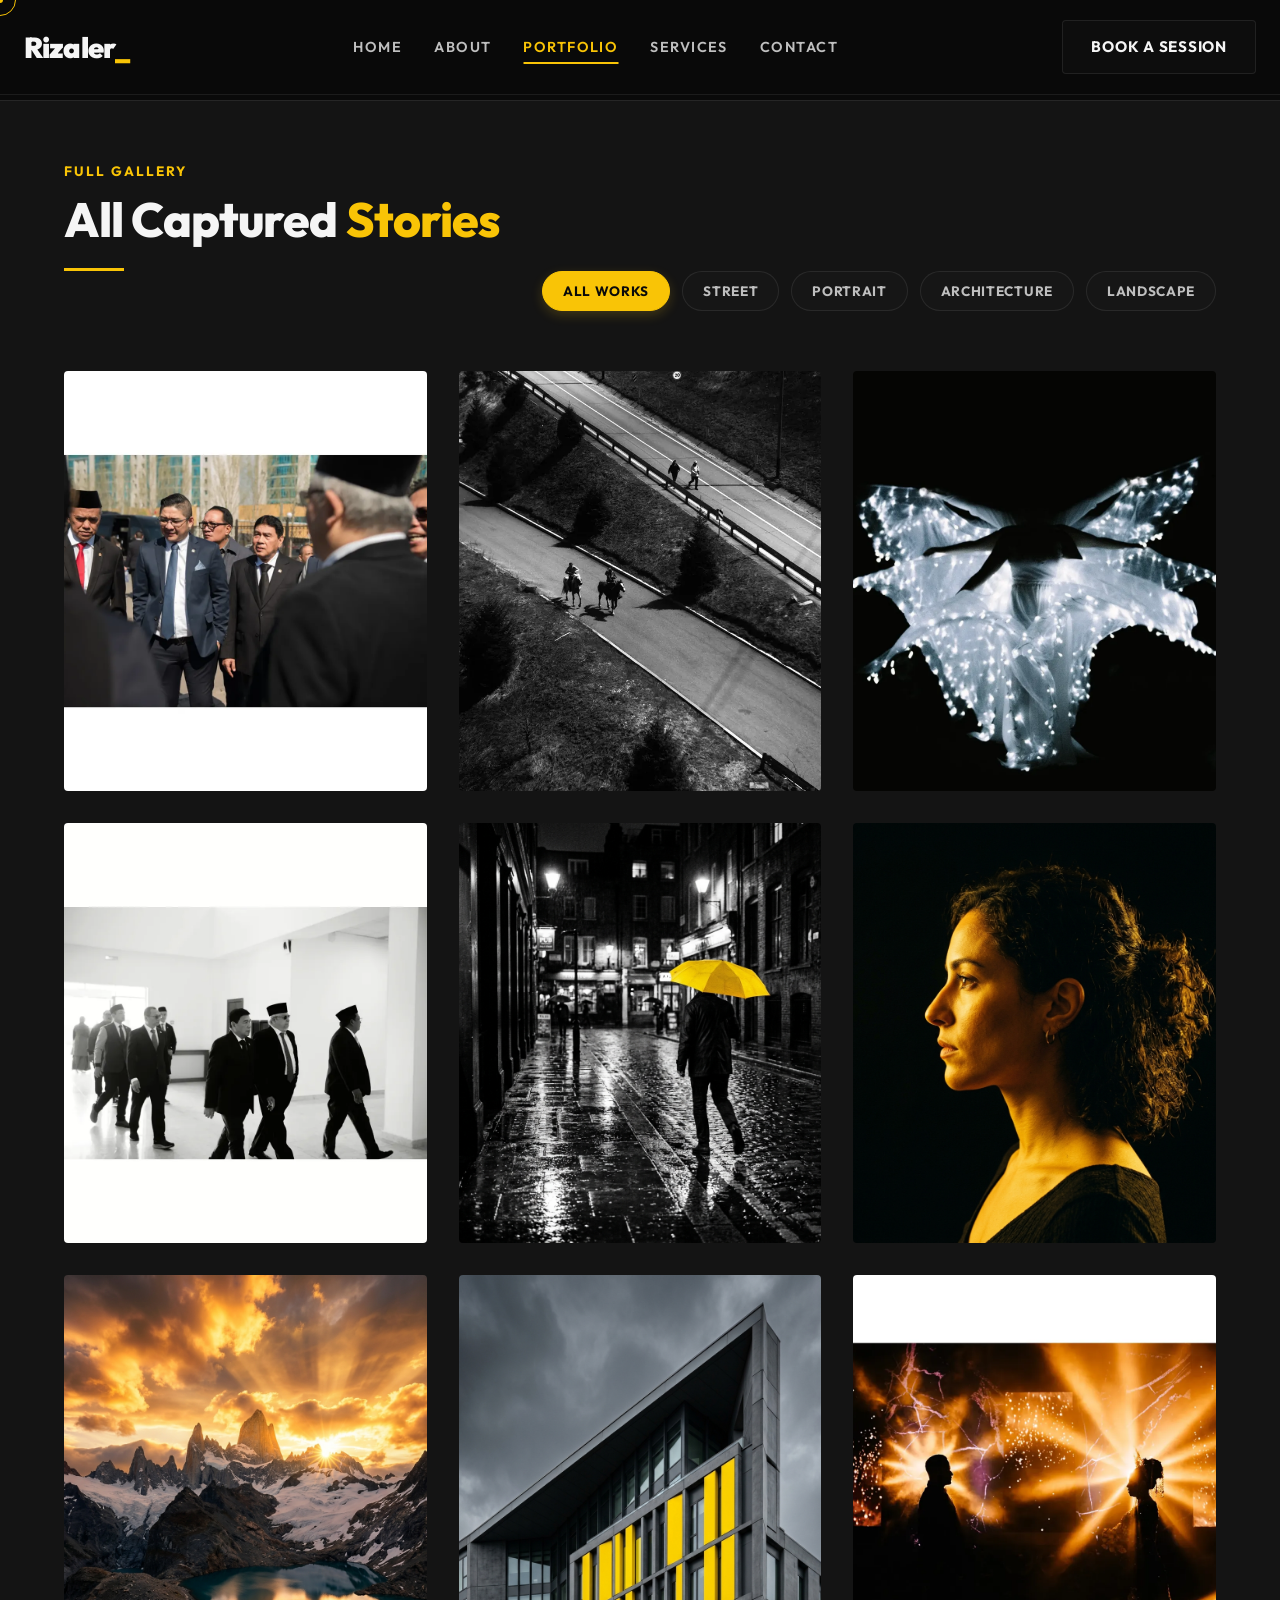
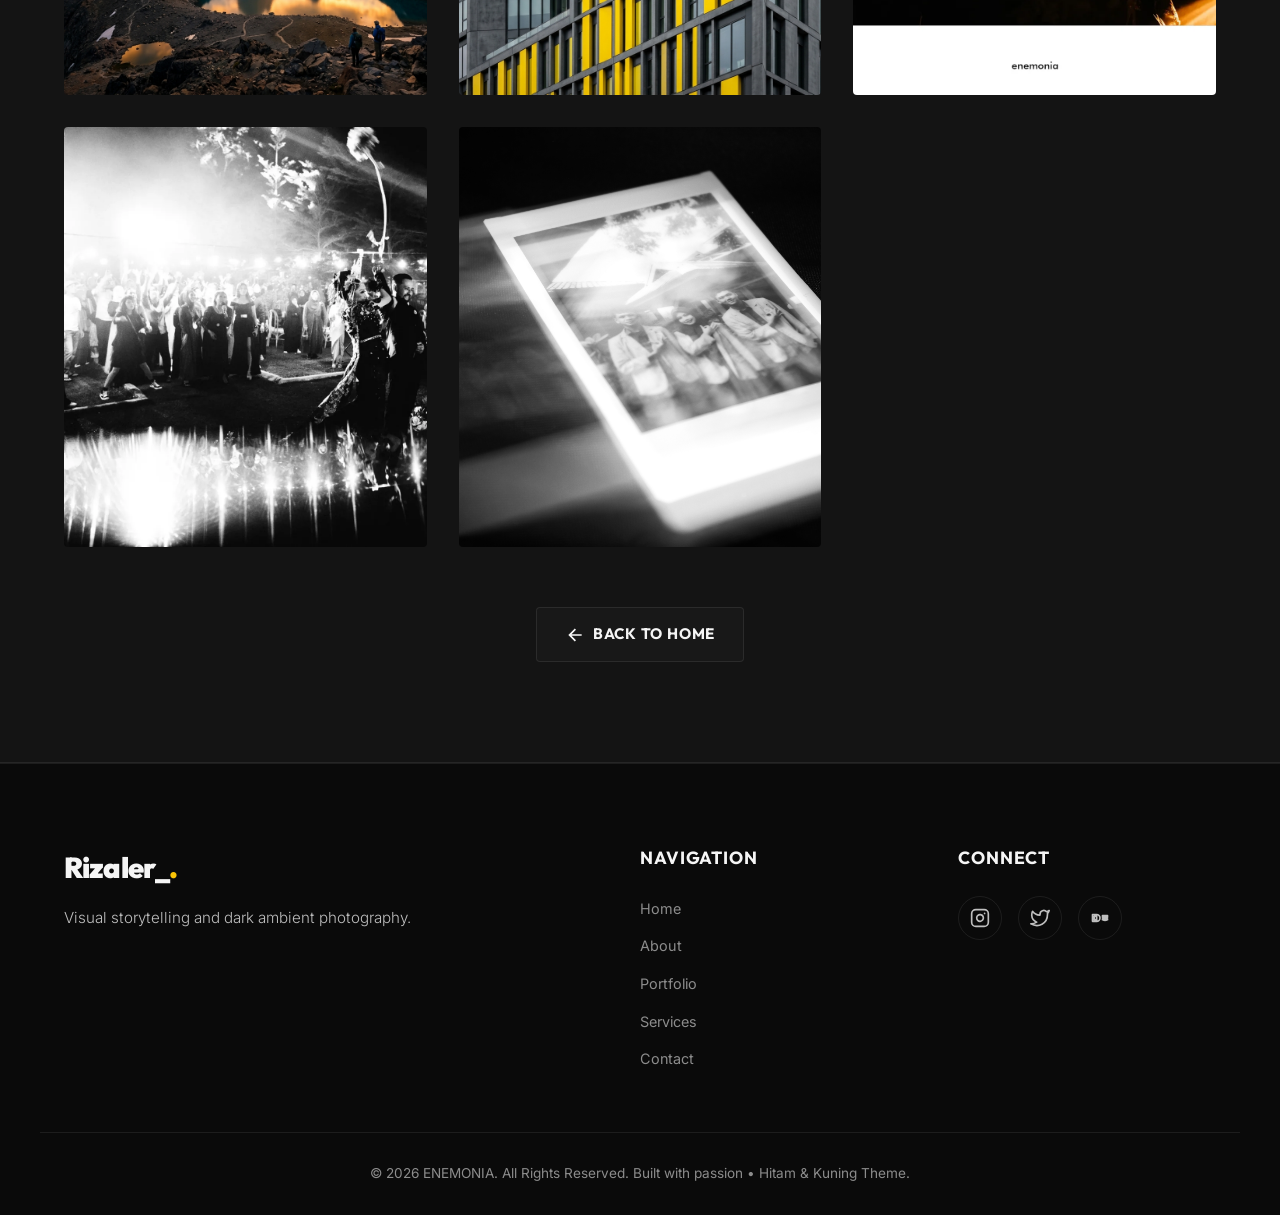
==== portfolio.html @ c28bd705 "tes" ====
<!DOCTYPE html>
<html lang="en">
<head>
    <meta charset="UTF-8">
    <meta name="viewport" content="width=device-width, initial-scale=1.0">
    <meta name="description" content="ANEMONIA - Full photography portfolio gallery. Browse street, portrait, landscape, and architectural captures.">
    <title>ANEMONIA | Full Portfolio Gallery</title>
    <!-- Google Fonts: Outfit for Headings, Inter for Body -->
    <link rel="preconnect" href="https://fonts.googleapis.com">
    <link rel="preconnect" href="https://fonts.gstatic.com" crossorigin>
    <link href="https://fonts.googleapis.com/css2?family=Inter:wght@300;400;500;600&family=Outfit:wght@400;600;700;800;900&display=swap" rel="stylesheet">
    <link rel="stylesheet" href="style.css">
</head>
<body class="subpage">

    <!-- Custom Cursor -->
    <div class="custom-cursor" id="customCursor"></div>
    <div class="custom-cursor-dot" id="customCursorDot"></div>

    <!-- Navigation Header -->
    <header class="main-header scrolled" id="mainHeader">
        <div class="header-container">
            <a href="index.html" class="logo" id="headerLogo">
                <span>Rizaler</span><span class="dot">_</span>
            </a>
            
            <nav class="nav-menu" id="navMenu">
                <ul>
                    <li><a href="index.html" class="nav-link" data-target="hero">Home</a></li>
                    <li><a href="index.html#about" class="nav-link" data-target="about">About</a></li>
                    <li><a href="portfolio.html" class="nav-link active">Portfolio</a></li>
                    <li><a href="index.html#services" class="nav-link" data-target="services">Services</a></li>
                    <li><a href="index.html#contact" class="nav-link" data-target="contact">Contact</a></li>
                </ul>
            </nav>

            <div class="header-actions">
                <a href="index.html#contact" class="btn btn-outline" id="navContactBtn">Book a Session</a>
                <button class="mobile-toggle" id="mobileToggle" aria-label="Toggle navigation menu">
                    <span class="bar"></span>
                    <span class="bar"></span>
                    <span class="bar"></span>
                </button>
            </div>
        </div>
    </header>

    <!-- Mobile Navigation Drawer -->
    <div class="mobile-drawer" id="mobileDrawer">
        <ul class="mobile-nav-links">
            <li><a href="index.html" class="mobile-link" data-target="hero">Home</a></li>
            <li><a href="index.html#about" class="mobile-link" data-target="about">About</a></li>
            <li><a href="portfolio.html" class="mobile-link active">Portfolio</a></li>
            <li><a href="index.html#services" class="mobile-link" data-target="services">Services</a></li>
            <li><a href="index.html#contact" class="mobile-link" data-target="contact">Contact</a></li>
        </ul>
        <a href="index.html#contact" class="btn btn-primary" id="mobileContactBtn">Book a Session</a>
    </div>

    <!-- Main Content -->
    <main style="padding-top: 100px;">
        
        <!-- Full Portfolio Section -->
        <section class="portfolio-section" id="portfolio">
            <div class="section-container" style="padding-top: 60px;">
                <div class="portfolio-header">
                    <div class="portfolio-headline">
                        <div class="section-tag">FULL GALLERY</div>
                        <h2 class="section-title">All Captured <span class="highlight">Stories</span></h2>
                        <div class="section-line"></div>
                    </div>
                    
                    <!-- Filters -->
                    <div class="portfolio-filters" id="galleryFilters">
                        <button class="filter-btn active" data-filter="all">All Works</button>
                        <button class="filter-btn" data-filter="street">Street</button>
                        <button class="filter-btn" data-filter="portrait">Portrait</button>
                        <button class="filter-btn" data-filter="architecture">Architecture</button>
                        <button class="filter-btn" data-filter="landscape">Landscape</button>
                    </div>
                </div>

                <!-- Gallery Grid -->
                <div class="gallery-grid" id="galleryGrid">
                    
                    <!-- Item 1 (Street) -->
                    <div class="gallery-item" data-category="street" data-title="The Yellow Shelter" data-desc="A solitary transit under heavy rains, exploring loneliness in urban spaces." data-img="assets/SaveInta.com_642409887_18573385729050422_5014645749876100969_n.jpg">
                        <div class="gallery-item-inner">
                            <img src="assets/SaveInta.com_642409887_18573385729050422_5014645749876100969_n.jpg" alt="Street Photography - Yellow Umbrella in Rain" class="gallery-img">
                            <div class="gallery-overlay">
                                <div class="gallery-meta">
                                    <span class="gallery-cat">Street Photography</span>
                                    <h3 class="gallery-item-title">The Yellow Shelter</h3>
                                </div>
                                <button class="gallery-view-btn" aria-label="View Image">
                                    <svg viewBox="0 0 24 24" width="24" height="24">
                                        <path fill="none" stroke="currentColor" stroke-width="2" stroke-linecap="round" stroke-linejoin="round" d="M15 3h6v6M9 21H3v-6M21 3l-7 7M3 21l7-7"/>
                                    </svg>
                                </button>
                            </div>
                        </div>
                    </div>

                    <!-- Item 2 (Architecture) -->
                    <div class="gallery-item" data-category="architecture" data-title="Geometric Angles" data-desc="Abstract building facets intersecting with shadows and negative gray space." data-img="assets/SaveInta.com_491897218_18505859203050422_598202441392675094_n.jpg">
                        <div class="gallery-item-inner">
                            <img src="assets/SaveInta.com_491897218_18505859203050422_598202441392675094_n.jpg" alt="Architecture - Minimalist Gold Panels" class="gallery-img">
                            <div class="gallery-overlay">
                                <div class="gallery-meta">
                                    <span class="gallery-cat">Architectural Art</span>
                                    <h3 class="gallery-item-title">Geometric Angles</h3>
                                </div>
                                <button class="gallery-view-btn" aria-label="View Image">
                                    <svg viewBox="0 0 24 24" width="24" height="24">
                                        <path fill="none" stroke="currentColor" stroke-width="2" stroke-linecap="round" stroke-linejoin="round" d="M15 3h6v6M9 21H3v-6M21 3l-7 7M3 21l7-7"/>
                                    </svg>
                                </button>
                            </div>
                        </div>
                    </div>

                    <!-- Item 3 (Portrait) -->
                    <div class="gallery-item" data-category="portrait" data-title="Chroma Silhouette" data-desc="Dramatic studio portrait detailing raw profiles lit with electric amber gel." data-img="assets/SaveInta.com_651024872_18073168289532205_8250579831134501729_n.jpg">
                        <div class="gallery-item-inner">
                            <img src="assets/SaveInta.com_651024872_18073168289532205_8250579831134501729_n.jpg" alt="Portrait - Amber Light" class="gallery-img">
                            <div class="gallery-overlay">
                                <div class="gallery-meta">
                                    <span class="gallery-cat">Fine Art Portrait</span>
                                    <h3 class="gallery-item-title">Chroma Silhouette</h3>
                                </div>
                                <button class="gallery-view-btn" aria-label="View Image">
                                    <svg viewBox="0 0 24 24" width="24" height="24">
                                        <path fill="none" stroke="currentColor" stroke-width="2" stroke-linecap="round" stroke-linejoin="round" d="M15 3h6v6M9 21H3v-6M21 3l-7 7M3 21l7-7"/>
                                    </svg>
                                </button>
                            </div>
                        </div>
                    </div>

                    <!-- Item 4 (Landscape) -->
                    <div class="gallery-item" data-category="landscape" data-title="Peak of Gold" data-desc="Dramatic landscape revealing a snow-capped peak crowned in sunset colors." data-img="assets/SaveInta.com_642992870_18573385756050422_5950057455984883665_n.jpg">
                        <div class="gallery-item-inner">
                            <img src="assets/SaveInta.com_642992870_18573385756050422_5950057455984883665_n.jpg" alt="Landscape - Golden Sunset Mountains" class="gallery-img">
                            <div class="gallery-overlay">
                                <div class="gallery-meta">
                                    <span class="gallery-cat">Landscape</span>
                                    <h3 class="gallery-item-title">Peak of Gold</h3>
                                </div>
                                <button class="gallery-view-btn" aria-label="View Image">
                                    <svg viewBox="0 0 24 24" width="24" height="24">
                                        <path fill="none" stroke="currentColor" stroke-width="2" stroke-linecap="round" stroke-linejoin="round" d="M15 3h6v6M9 21H3v-6M21 3l-7 7M3 21l7-7"/>
                                    </svg>
                                </button>
                            </div>
                        </div>
                    </div>

                    <!-- Item 5 (Street) -->
                    <div class="gallery-item" data-category="street" data-title="Urban Echoes" data-desc="Chasing geometry and shadows in the concrete alleys of the metropolis." data-img="assets/street_1.png">
                        <div class="gallery-item-inner">
                            <img src="assets/street_1.png" alt="Street - Urban Echoes" class="gallery-img">
                            <div class="gallery-overlay">
                                <div class="gallery-meta">
                                    <span class="gallery-cat">Street Photography</span>
                                    <h3 class="gallery-item-title">Urban Echoes</h3>
                                </div>
                                <button class="gallery-view-btn" aria-label="View Image">
                                    <svg viewBox="0 0 24 24" width="24" height="24">
                                        <path fill="none" stroke="currentColor" stroke-width="2" stroke-linecap="round" stroke-linejoin="round" d="M15 3h6v6M9 21H3v-6M21 3l-7 7M3 21l7-7"/>
                                    </svg>
                                </button>
                            </div>
                        </div>
                    </div>

                    <!-- Item 6 (Portrait) -->
                    <div class="gallery-item" data-category="portrait" data-title="Soul in Shadows" data-desc="Exploring character and intense mood through contrast and direct gaze." data-img="assets/portrait_1.png">
                        <div class="gallery-item-inner">
                            <img src="assets/portrait_1.png" alt="Portrait - Soul in Shadows" class="gallery-img">
                            <div class="gallery-overlay">
                                <div class="gallery-meta">
                                    <span class="gallery-cat">Fine Art Portrait</span>
                                    <h3 class="gallery-item-title">Soul in Shadows</h3>
                                </div>
                                <button class="gallery-view-btn" aria-label="View Image">
                                    <svg viewBox="0 0 24 24" width="24" height="24">
                                        <path fill="none" stroke="currentColor" stroke-width="2" stroke-linecap="round" stroke-linejoin="round" d="M15 3h6v6M9 21H3v-6M21 3l-7 7M3 21l7-7"/>
                                    </svg>
                                </button>
                            </div>
                        </div>
                    </div>

                    <!-- Item 7 (Landscape) -->
                    <div class="gallery-item" data-category="landscape" data-title="Mist and Peaks" data-desc="Ethereal morning haze blanketing the valleys, highlighting mountain ridges." data-img="assets/landscape_1.png">
                        <div class="gallery-item-inner">
                            <img src="assets/landscape_1.png" alt="Landscape - Mist and Peaks" class="gallery-img">
                            <div class="gallery-overlay">
                                <div class="gallery-meta">
                                    <span class="gallery-cat">Landscape</span>
                                    <h3 class="gallery-item-title">Mist and Peaks</h3>
                                </div>
                                <button class="gallery-view-btn" aria-label="View Image">
                                    <svg viewBox="0 0 24 24" width="24" height="24">
                                        <path fill="none" stroke="currentColor" stroke-width="2" stroke-linecap="round" stroke-linejoin="round" d="M15 3h6v6M9 21H3v-6M21 3l-7 7M3 21l7-7"/>
                                    </svg>
                                </button>
                            </div>
                        </div>
                    </div>

                    <!-- Item 8 (Architecture) -->
                    <div class="gallery-item" data-category="architecture" data-title="Monolithic Forms" data-desc="Sleek lines and modern concrete structures interacting with clear blue skies." data-img="assets/architecture_1.png">
                        <div class="gallery-item-inner">
                            <img src="assets/architecture_1.png" alt="Architecture - Monolithic Forms" class="gallery-img">
                            <div class="gallery-overlay">
                                <div class="gallery-meta">
                                    <span class="gallery-cat">Architectural Art</span>
                                    <h3 class="gallery-item-title">Monolithic Forms</h3>
                                </div>
                                <button class="gallery-view-btn" aria-label="View Image">
                                    <svg viewBox="0 0 24 24" width="24" height="24">
                                        <path fill="none" stroke="currentColor" stroke-width="2" stroke-linecap="round" stroke-linejoin="round" d="M15 3h6v6M9 21H3v-6M21 3l-7 7M3 21l7-7"/>
                                    </svg>
                                </button>
                            </div>
                        </div>
                    </div>

                    <!-- Item 9 (Street) -->
                    <div class="gallery-item" data-category="street" data-title="Neon Rain" data-desc="Vivid reflections on wet streets at midnight under neon signs." data-img="assets/SaveInta.com_655648254_18108468529828843_2491939195543608637_n.jpg">
                        <div class="gallery-item-inner">
                            <img src="assets/SaveInta.com_655648254_18108468529828843_2491939195543608637_n.jpg" alt="Street - Neon Rain" class="gallery-img">
                            <div class="gallery-overlay">
                                <div class="gallery-meta">
                                    <span class="gallery-cat">Street Photography</span>
                                    <h3 class="gallery-item-title">Neon Rain</h3>
                                </div>
                                <button class="gallery-view-btn" aria-label="View Image">
                                    <svg viewBox="0 0 24 24" width="24" height="24">
                                        <path fill="none" stroke="currentColor" stroke-width="2" stroke-linecap="round" stroke-linejoin="round" d="M15 3h6v6M9 21H3v-6M21 3l-7 7M3 21l7-7"/>
                                    </svg>
                                </button>
                            </div>
                        </div>
                    </div>

                    <!-- Item 10 (Portrait) -->
                    <div class="gallery-item" data-category="portrait" data-title="Golden Hour Gaze" data-desc="Warm sunset light catching details of a contemplative look." data-img="assets/SaveInta.com_656171383_18184179397369771_4387426123439447200_n.jpg">
                        <div class="gallery-item-inner">
                            <img src="assets/SaveInta.com_656171383_18184179397369771_4387426123439447200_n.jpg" alt="Portrait - Golden Hour Gaze" class="gallery-img">
                            <div class="gallery-overlay">
                                <div class="gallery-meta">
                                    <span class="gallery-cat">Fine Art Portrait</span>
                                    <h3 class="gallery-item-title">Golden Hour Gaze</h3>
                                </div>
                                <button class="gallery-view-btn" aria-label="View Image">
                                    <svg viewBox="0 0 24 24" width="24" height="24">
                                        <path fill="none" stroke="currentColor" stroke-width="2" stroke-linecap="round" stroke-linejoin="round" d="M15 3h6v6M9 21H3v-6M21 3l-7 7M3 21l7-7"/>
                                    </svg>
                                </button>
                            </div>
                        </div>
                    </div>

                    <!-- Item 11 (Landscape) -->
                    <div class="gallery-item" data-category="landscape" data-title="Wild Horizon" data-desc="Rugged nature at its finest, where mountains meet dramatic storm clouds." data-img="assets/20000101-IMG_7051.jpg">
                        <div class="gallery-item-inner">
                            <img src="assets/20000101-IMG_7051.jpg" alt="Landscape - Wild Horizon" class="gallery-img">
                            <div class="gallery-overlay">
                                <div class="gallery-meta">
                                    <span class="gallery-cat">Landscape</span>
                                    <h3 class="gallery-item-title">Wild Horizon</h3>
                                </div>
                                <button class="gallery-view-btn" aria-label="View Image">
                                    <svg viewBox="0 0 24 24" width="24" height="24">
                                        <path fill="none" stroke="currentColor" stroke-width="2" stroke-linecap="round" stroke-linejoin="round" d="M15 3h6v6M9 21H3v-6M21 3l-7 7M3 21l7-7"/>
                                    </svg>
                                </button>
                            </div>
                        </div>
                    </div>

                </div>

                <!-- Back to Home Button -->
                <div class="portfolio-action" style="margin-top: 60px; text-align: center;">
                    <a href="index.html" class="btn btn-outline">
                        <svg viewBox="0 0 24 24" width="20" height="20" style="margin-right: 8px; transform: rotate(180deg);">
                            <path fill="currentColor" d="M16.172 11l-5.364-5.364 1.414-1.414L20 12l-7.778 7.778-1.414-1.414L16.172 13H4v-2z"/>
                        </svg>
                        Back to Home
                    </a>
                </div>
            </div>
        </section>

    </main>

    <!-- Footer -->
    <footer class="main-footer">
        <div class="footer-container">
            <div class="footer-brand">
                <a href="index.html" class="logo"><span>Rizaler_</span><span class="dot">.</span></a>
                <p class="footer-tagline">Visual storytelling and dark ambient photography.</p>
            </div>
            
            <div class="footer-links">
                <h4 class="footer-title">Navigation</h4>
                <ul>
                    <li><a href="index.html" class="footer-link">Home</a></li>
                    <li><a href="index.html#about" class="footer-link">About</a></li>
                    <li><a href="portfolio.html" class="footer-link">Portfolio</a></li>
                    <li><a href="index.html#services" class="footer-link">Services</a></li>
                    <li><a href="index.html#contact" class="footer-link">Contact</a></li>
                </ul>
            </div>

            <div class="footer-socials">
                <h4 class="footer-title">Connect</h4>
                <div class="social-icons">
                    <a href="https://instagram.com" target="_blank" rel="noopener noreferrer" class="social-icon" aria-label="Instagram">
                        <svg viewBox="0 0 24 24" width="20" height="20" fill="none" stroke="currentColor" stroke-width="2" stroke-linecap="round" stroke-linejoin="round">
                            <rect x="2" y="2" width="20" height="20" rx="5" ry="5"/>
                            <path d="M16 11.37A4 4 0 1 1 12.63 8 4 4 0 0 1 16 11.37z"/>
                            <line x1="17.5" y1="6.5" x2="17.51" y2="6.5"/>
                        </svg>
                    </a>
                    <a href="https://twitter.com" target="_blank" rel="noopener noreferrer" class="social-icon" aria-label="Twitter">
                        <svg viewBox="0 0 24 24" width="20" height="20" fill="none" stroke="currentColor" stroke-width="2" stroke-linecap="round" stroke-linejoin="round">
                            <path d="M23 3a10.9 10.9 0 0 1-3.14 1.53 4.48 4.48 0 0 0-7.86 3v1A10.66 10.66 0 0 1 3 4s-4 9 5 13a11.64 11.64 0 0 1-7 2c9 5 20 0 20-11.5a4.5 4.5 0 0 0-.08-.83A7.72 7.72 0 0 0 23 3z"/>
                        </svg>
                    </a>
                    <a href="https://behance.net" target="_blank" rel="noopener noreferrer" class="social-icon" aria-label="Behance">
                        <svg viewBox="0 0 24 24" width="20" height="20" fill="none" stroke="currentColor" stroke-width="2" stroke-linecap="round" stroke-linejoin="round">
                            <path d="M12 12a4 4 0 0 0-4-4H3v8h5a4 4 0 0 0 4-4zM8 10v4H5v-4h3zM21 9h-6v2h6V9zM21 13h-6v1h6v-1z"/>
                            <path d="M12 12c0 2.2 1.8 4 4 4h2a4 4 0 0 0 4-4h-10z" opacity="0"/>
                            <circle cx="18" cy="13" r="2"/>
                        </svg>
                    </a>
                </div>
            </div>
        </div>
        
        <div class="footer-bottom">
            <p>&copy; 2026 ENEMONIA. All Rights Reserved. Built with passion &bull; Hitam & Kuning Theme.</p>
        </div>
    </footer>

    <!-- Lightbox Modal -->
    <div class="lightbox-modal" id="lightboxModal">
        <button class="lightbox-close" id="lightboxClose" aria-label="Close lightbox">
            <svg viewBox="0 0 24 24" width="24" height="24">
                <line x1="18" y1="6" x2="6" y2="18" stroke="currentColor" stroke-width="2" stroke-linecap="round"/>
                <line x1="6" y1="6" x2="18" y2="18" stroke="currentColor" stroke-width="2" stroke-linecap="round"/>
            </svg>
        </button>

        <button class="lightbox-prev" id="lightboxPrev" aria-label="Previous image">
            <svg viewBox="0 0 24 24" width="24" height="24">
                <polyline points="15 18 9 12 15 6" fill="none" stroke="currentColor" stroke-width="2" stroke-linecap="round" stroke-linejoin="round"/>
            </svg>
        </button>

        <div class="lightbox-content">
            <img src="" alt="" class="lightbox-img" id="lightboxImg">
            <div class="lightbox-details">
                <span class="lightbox-category" id="lightboxCat">Category</span>
                <h4 class="lightbox-title" id="lightboxTitle">Title</h4>
                <p class="lightbox-desc" id="lightboxDesc">Description</p>
            </div>
        </div>

        <button class="lightbox-next" id="lightboxNext" aria-label="Next image">
            <svg viewBox="0 0 24 24" width="24" height="24">
                <polyline points="9 18 15 12 9 6" fill="none" stroke="currentColor" stroke-width="2" stroke-linecap="round" stroke-linejoin="round"/>
            </svg>
        </button>
    </div>

    <script src="app.js"></script>
</body>
</html>
---- style.css ----
/* ==========================================================================
   DESIGN SYSTEM & VARIABLES
   ========================================================================== */
:root {
    /* Color Palette (Hitam & Kuning) */
    --bg-primary: hsl(0, 0%, 4%);       /* Rich charcoal black */
    --bg-secondary: hsl(0, 0%, 8%);     /* Card dark gray */
    --bg-tertiary: hsl(0, 0%, 12%);     /* Hover/Focus dark gray */
    
    --color-yellow: hsl(47, 95%, 50%);  /* Vibrant Gold-Yellow (#f5c518) */
    --color-yellow-hover: hsl(47, 95%, 42%);
    --color-yellow-glow: rgba(245, 197, 24, 0.15);
    
    --text-primary: hsl(0, 0%, 96%);    /* Off-white */
    --text-secondary: hsl(0, 0%, 75%);  /* Mid silver */
    --text-muted: hsl(0, 0%, 55%);      /* Dark silver */
    
    --border-color: rgba(255, 255, 255, 0.08);
    --border-yellow-glow: rgba(245, 197, 24, 0.3);
    
    /* Typography */
    --font-title: 'Outfit', -apple-system, BlinkMacSystemFont, sans-serif;
    --font-body: 'Inter', -apple-system, BlinkMacSystemFont, sans-serif;
    
    /* Animation Transitions */
    --transition-smooth: all 0.6s cubic-bezier(0.16, 1, 0.3, 1);
    --transition-fast: all 0.25s ease;
    --transition-card: all 0.4s cubic-bezier(0.25, 0.8, 0.25, 1);
}

/* ==========================================================================
   BASE STYLES & RESET
   ========================================================================== */
*, *::before, *::after {
    box-sizing: border-box;
    margin: 0;
    padding: 0;
}

html {
    scroll-behavior: smooth;
    font-size: 16px;
    background-color: var(--bg-primary);
    color: var(--text-primary);
    overflow-x: hidden;
}

body {
    font-family: var(--font-body);
    font-weight: 400;
    line-height: 1.6;
    overflow-x: hidden;
    -webkit-font-smoothing: antialiased;
}

body.no-scroll {
    overflow: hidden;
}

img {
    max-width: 100%;
    height: auto;
    display: block;
}

a {
    color: inherit;
    text-decoration: none;
    transition: var(--transition-fast);
}

button, input, textarea, select {
    font-family: inherit;
    background: none;
    border: none;
    outline: none;
}

li {
    list-style: none;
}

/* Custom Scrollbar */
::-webkit-scrollbar {
    width: 8px;
}

::-webkit-scrollbar-track {
    background: var(--bg-primary);
}

::-webkit-scrollbar-thumb {
    background: var(--bg-tertiary);
    border-radius: 4px;
    border: 2px solid var(--bg-primary);
}

::-webkit-scrollbar-thumb:hover {
    background: var(--color-yellow);
}

/* Custom Selection Color */
::selection {
    background-color: var(--color-yellow);
    color: var(--bg-primary);
}

/* ==========================================================================
   CUSTOM CURSOR (PREMIUM INTERACTIVE TOUCH)
   ========================================================================== */
.custom-cursor {
    width: 32px;
    height: 32px;
    border: 1px solid var(--color-yellow);
    border-radius: 50%;
    position: fixed;
    transform: translate(-50%, -50%);
    pointer-events: none;
    z-index: 9999;
    transition: width 0.3s ease, height 0.3s ease, background-color 0.3s ease;
}

.custom-cursor-dot {
    width: 6px;
    height: 6px;
    background-color: var(--color-yellow);
    border-radius: 50%;
    position: fixed;
    transform: translate(-50%, -50%);
    pointer-events: none;
    z-index: 10000;
}

/* Cursor Hover States */
.custom-cursor.hover {
    width: 50px;
    height: 50px;
    background-color: var(--color-yellow-glow);
    border-color: var(--color-yellow);
}

/* Hide custom cursor on mobile touch screens */
@media (max-width: 1024px) {
    .custom-cursor, .custom-cursor-dot {
        display: none;
    }
}

/* ==========================================================================
   UTILITY & BUTTON COMPONENTS
   ========================================================================== */
.section-container {
    max-width: 1200px;
    margin: 0 auto;
    padding: 100px 24px;
    position: relative;
    z-index: 3;
}

.section-tag {
    font-family: var(--font-title);
    font-size: 0.85rem;
    font-weight: 700;
    color: var(--color-yellow);
    letter-spacing: 0.15em;
    margin-bottom: 8px;
    text-transform: uppercase;
}

.section-title {
    font-family: var(--font-title);
    font-size: clamp(2rem, 4vw, 3rem);
    font-weight: 800;
    line-height: 1.2;
    letter-spacing: -0.02em;
}

.section-line {
    width: 60px;
    height: 3px;
    background-color: var(--color-yellow);
    margin: 20px 0 40px 0;
}

.section-line.center {
    margin: 20px auto 40px auto;
}

.highlight {
    color: var(--color-yellow);
}

.outline-text {
    color: transparent;
    -webkit-text-stroke: 1.5px var(--text-primary);
}

/* Button Layouts */
.btn {
    display: inline-flex;
    align-items: center;
    justify-content: center;
    padding: 14px 28px;
    font-family: var(--font-title);
    font-size: 0.95rem;
    font-weight: 700;
    text-transform: uppercase;
    letter-spacing: 0.05em;
    border-radius: 4px;
    cursor: pointer;
    position: relative;
    overflow: hidden;
    transition: var(--transition-fast);
}

.btn-primary {
    background-color: var(--color-yellow);
    color: var(--bg-primary);
    box-shadow: 0 4px 15px rgba(245, 197, 24, 0.2);
}

.btn-primary::before {
    content: '';
    position: absolute;
    top: 0;
    left: -100%;
    width: 100%;
    height: 100%;
    background: linear-gradient(120deg, transparent, rgba(255, 255, 255, 0.4), transparent);
    transition: all 0.6s ease;
}

.btn-primary:hover {
    background-color: var(--color-yellow-hover);
    transform: translateY(-2px);
    box-shadow: 0 6px 20px rgba(245, 197, 24, 0.35);
}

.btn-primary:hover::before {
    left: 100%;
}

.btn-outline {
    border: 1px solid var(--border-color);
    color: var(--text-primary);
    background-color: rgba(255, 255, 255, 0.02);
}

.btn-outline:hover {
    border-color: var(--color-yellow);
    color: var(--color-yellow);
    background-color: var(--color-yellow-glow);
}

.btn-link {
    color: var(--text-primary);
    font-size: 1rem;
    padding: 10px 0;
    border-bottom: 2px solid var(--color-yellow);
    border-radius: 0;
}

.btn-link .arrow-icon {
    margin-left: 8px;
    transition: transform 0.3s ease;
}

.btn-link:hover {
    color: var(--color-yellow);
}

.btn-link:hover .arrow-icon {
    transform: translateX(6px);
}

.btn-block {
    display: flex;
    width: 100%;
}

/* ==========================================================================
   NAVIGATION HEADER
   ========================================================================== */
.main-header {
    position: fixed;
    top: 0;
    left: 0;
    width: 100%;
    z-index: 100;
    background-color: rgba(10, 10, 10, 0.75);
    backdrop-filter: blur(12px);
    -webkit-backdrop-filter: blur(12px);
    border-bottom: 1px solid var(--border-color);
    transition: var(--transition-fast);
}

.main-header.scrolled {
    background-color: rgba(6, 6, 6, 0.9);
    padding: 5px 0;
    box-shadow: 0 4px 30px rgba(0, 0, 0, 0.5);
    border-bottom-color: rgba(245, 197, 24, 0.2);
}

.header-container {
    max-width: 1300px;
    margin: 0 auto;
    padding: 20px 24px;
    display: flex;
    align-items: center;
    justify-content: space-between;
}

.logo {
    font-family: var(--font-title);
    font-size: 1.8rem;
    font-weight: 900;
    letter-spacing: -0.03em;
    color: var(--text-primary);
}

.logo .dot {
    color: var(--color-yellow);
}

.nav-menu ul {
    display: flex;
    gap: 32px;
}

.nav-link {
    font-family: var(--font-title);
    font-size: 0.9rem;
    font-weight: 600;
    text-transform: uppercase;
    letter-spacing: 0.1em;
    color: var(--text-secondary);
    padding: 8px 0;
    position: relative;
}

.nav-link::after {
    content: '';
    position: absolute;
    bottom: 0;
    left: 50%;
    width: 0;
    height: 2px;
    background-color: var(--color-yellow);
    transition: var(--transition-fast);
    transform: translateX(-50%);
}

.nav-link:hover, .nav-link.active {
    color: var(--color-yellow);
}

.nav-link:hover::after, .nav-link.active::after {
    width: 100%;
}

.header-actions {
    display: flex;
    align-items: center;
    gap: 16px;
}

.mobile-toggle {
    display: none;
    flex-direction: column;
    justify-content: space-between;
    width: 26px;
    height: 18px;
    cursor: pointer;
}

.mobile-toggle .bar {
    width: 100%;
    height: 2px;
    background-color: var(--text-primary);
    transition: var(--transition-fast);
}

/* Header Action Animations */
.mobile-toggle.active .bar:nth-child(1) {
    transform: translateY(8px) rotate(45deg);
    background-color: var(--color-yellow);
}
.mobile-toggle.active .bar:nth-child(2) {
    opacity: 0;
}
.mobile-toggle.active .bar:nth-child(3) {
    transform: translateY(-8px) rotate(-45deg);
    background-color: var(--color-yellow);
}

/* ==========================================================================
   MOBILE NAVIGATION DRAWER
   ========================================================================== */
.mobile-drawer {
    position: fixed;
    top: 0;
    right: -100%;
    width: 80%;
    max-width: 400px;
    height: 100vh;
    background-color: rgba(10, 10, 10, 0.98);
    backdrop-filter: blur(20px);
    -webkit-backdrop-filter: blur(20px);
    z-index: 99;
    padding: 120px 40px 60px 40px;
    display: flex;
    flex-direction: column;
    justify-content: space-between;
    transition: right 0.5s cubic-bezier(0.77, 0, 0.175, 1);
    border-left: 1px solid var(--border-color);
}

.mobile-drawer.active {
    right: 0;
}

.mobile-nav-links {
    display: flex;
    flex-direction: column;
    gap: 28px;
}

.mobile-link {
    font-family: var(--font-title);
    font-size: 1.5rem;
    font-weight: 700;
    text-transform: uppercase;
    letter-spacing: 0.05em;
    color: var(--text-secondary);
}

.mobile-link:hover, .mobile-link.active {
    color: var(--color-yellow);
    padding-left: 10px;
}

/* ==========================================================================
   HERO SECTION
   ========================================================================== */
.hero-section {
    position: relative;
    height: 100vh;
    width: 100%;
    display: flex;
    align-items: center;
    justify-content: center;
    overflow: hidden;
    z-index: 5;
}

.hero-bg-container {
    position: absolute;
    top: 0;
    left: 0;
    width: 100%;
    height: 100%;
    z-index: 1;
    -webkit-mask-image: linear-gradient(to bottom, rgba(0,0,0,1) 40%, rgba(0,0,0,0.85) 60%, rgba(0,0,0,0.4) 80%, rgba(0,0,0,0) 100%);
    mask-image: linear-gradient(to bottom, rgba(0,0,0,1) 40%, rgba(0,0,0,0.85) 60%, rgba(0,0,0,0.4) 80%, rgba(0,0,0,0) 100%);
}

.hero-bg-img {
    width: 100%;
    height: 100%;
    object-fit: cover;
    animation: kenBurns 25s infinite alternate ease-in-out;
}

@keyframes kenBurns {
    0% {
        transform: scale(1);
    }
    100% {
        transform: scale(1.1);
    }
}

.hero-overlay {
    position: absolute;
    top: 0;
    left: 0;
    width: 100%;
    height: 100%;
    background: radial-gradient(circle at center, rgba(10, 10, 10, 0.2) 0%, rgba(10, 10, 10, 0.75) 80%, rgba(10, 10, 10, 0.95) 100%);
    z-index: 2;
}

.hero-content {
    max-width: 900px;
    padding: 0 24px;
    text-align: center;
    position: relative;
    z-index: 3;
    margin-top: 40px;
}

.hero-subtitle {
    font-family: var(--font-title);
    font-size: clamp(0.8rem, 2vw, 1.05rem);
    font-weight: 700;
    letter-spacing: 0.3em;
    color: var(--color-yellow);
    margin-bottom: 24px;
}

.hero-title {
    font-family: var(--font-title);
    font-size: clamp(2.5rem, 6.5vw, 5.5rem);
    font-weight: 900;
    line-height: 1.1;
    letter-spacing: -0.03em;
    margin-bottom: 24px;
    text-transform: uppercase;
}

.hero-desc {
    font-size: clamp(0.95rem, 1.5vw, 1.2rem);
    color: var(--text-secondary);
    max-width: 600px;
    margin: 0 auto 40px auto;
    font-weight: 300;
}

.hero-cta {
    display: flex;
    justify-content: center;
    align-items: center;
    gap: 24px;
}

/* Scroll Down Button */
.scroll-down {
    position: absolute;
    bottom: 120px;
    left: 50%;
    transform: translateX(-50%);
    z-index: 4;
    display: flex;
    flex-direction: column;
    align-items: center;
    gap: 12px;
}

.scroll-text {
    font-family: var(--font-title);
    font-size: 0.75rem;
    font-weight: 700;
    letter-spacing: 0.25em;
    text-transform: uppercase;
    color: var(--text-muted);
    transition: var(--transition-fast);
}

.scroll-line {
    width: 1px;
    height: 50px;
    background-color: var(--color-yellow);
    position: relative;
    overflow: hidden;
}

.scroll-line::after {
    content: '';
    position: absolute;
    top: 0;
    left: 0;
    width: 100%;
    height: 15px;
    background-color: var(--text-primary);
    animation: scrollLineAnimation 2s infinite ease-in-out;
}

@keyframes scrollLineAnimation {
    0% {
        top: -15px;
    }
    50% {
        top: 50px;
    }
    100% {
        top: 50px;
    }
}

.scroll-down:hover .scroll-text {
    color: var(--color-yellow);
    letter-spacing: 0.3em;
}

/* Hero Separator (Cloud Fade-Out Overlay) */
.hero-separator {
    position: absolute;
    bottom: 0;
    left: 0;
    width: 100%;
    height: 300px;
    background: linear-gradient(
        to bottom,
        rgba(10, 10, 10, 0) 0%,
        rgba(10, 10, 10, 0.15) 20%,
        rgba(10, 10, 10, 0.45) 50%,
        rgba(10, 10, 10, 0.75) 75%,
        rgba(10, 10, 10, 0.95) 90%,
        rgba(10, 10, 10, 1) 100%
    );
    pointer-events: none;
    z-index: 4;
}

/* ==========================================================================
   ABOUT SECTION
   ========================================================================== */
.about-section {
    background-color: var(--bg-primary);
    position: relative;
}

.about-grid {
    display: grid;
    grid-template-columns: 1.2fr 0.8fr;
    gap: 80px;
    align-items: center;
}

.about-paragraph {
    color: var(--text-secondary);
    font-size: 1.05rem;
    margin-bottom: 24px;
    font-weight: 300;
}

.stats-grid {
    display: grid;
    grid-template-columns: repeat(3, 1fr);
    gap: 24px;
    margin-top: 50px;
}

.stat-card {
    border-left: 2px solid var(--color-yellow);
    padding-left: 16px;
}

.stat-num {
    display: block;
    font-family: var(--font-title);
    font-size: clamp(1.8rem, 3vw, 2.5rem);
    font-weight: 800;
    color: var(--color-yellow);
    line-height: 1;
    margin-bottom: 8px;
}

.stat-label {
    font-size: 0.8rem;
    color: var(--text-muted);
    text-transform: uppercase;
    font-weight: 600;
    letter-spacing: 0.05em;
}

/* Photographer Portrait Frame */
.about-image-wrapper {
    position: relative;
    width: 100%;
    max-width: 420px;
    margin: 0 auto;
}

.image-border-decor {
    position: absolute;
    top: 20px;
    left: 20px;
    width: 100%;
    height: 100%;
    border: 2px solid var(--color-yellow);
    z-index: 1;
    transition: var(--transition-smooth);
}

.about-img-container {
    position: relative;
    width: 100%;
    z-index: 2;
    overflow: hidden;
    background-color: var(--bg-secondary);
    transition: var(--transition-smooth);
}

.about-img {
    width: 100%;
    height: 480px;
    object-fit: cover;
    transition: var(--transition-smooth);
    filter: grayscale(40%) contrast(110%);
}

.about-image-wrapper:hover .image-border-decor {
    transform: translate(-10px, -10px);
}

.about-image-wrapper:hover .about-img {
    transform: scale(1.04);
    filter: grayscale(0%) contrast(105%);
}

/* ==========================================================================
   PORTFOLIO GALLERY SECTION
   ========================================================================== */
.portfolio-section {
    background-color: var(--bg-secondary);
    border-top: 1px solid var(--border-color);
    border-bottom: 1px solid var(--border-color);
}

.portfolio-header {
    display: flex;
    justify-content: space-between;
    align-items: flex-end;
    margin-bottom: 60px;
    flex-wrap: wrap;
    gap: 30px;
}

/* Filters Style */
.portfolio-filters {
    display: flex;
    gap: 12px;
    flex-wrap: wrap;
}

.filter-btn {
    padding: 10px 20px;
    border: 1px solid var(--border-color);
    border-radius: 30px;
    font-family: var(--font-title);
    font-size: 0.85rem;
    font-weight: 700;
    color: var(--text-secondary);
    cursor: pointer;
    text-transform: uppercase;
    letter-spacing: 0.05em;
    background-color: rgba(255, 255, 255, 0.01);
    transition: var(--transition-fast);
}

.filter-btn:hover, .filter-btn.active {
    background-color: var(--color-yellow);
    border-color: var(--color-yellow);
    color: var(--bg-primary);
    box-shadow: 0 4px 12px rgba(245, 197, 24, 0.2);
}

/* Gallery Grid System */
.gallery-grid {
    display: grid;
    grid-template-columns: repeat(2, 1fr);
    gap: 32px;
}

.gallery-item {
    position: relative;
    overflow: hidden;
    border-radius: 4px;
    transition: var(--transition-smooth);
}

.gallery-item.hidden {
    opacity: 0;
    transform: scale(0.95);
    pointer-events: none;
    position: absolute;
    width: 0;
    height: 0;
    overflow: hidden;
    margin: 0;
    padding: 0;
    border: none;
}

.gallery-item-inner {
    position: relative;
    width: 100%;
    height: 420px;
    overflow: hidden;
    background-color: var(--bg-primary);
}

.gallery-img {
    width: 100%;
    height: 100%;
    object-fit: cover;
    transition: var(--transition-smooth);
}

/* Gallery Hover Overlay */
.gallery-overlay {
    position: absolute;
    bottom: 0;
    left: 0;
    width: 100%;
    padding: 40px;
    background: linear-gradient(to top, rgba(10, 10, 10, 0.95) 0%, rgba(10, 10, 10, 0.6) 60%, rgba(10, 10, 10, 0) 100%);
    display: flex;
    align-items: flex-end;
    justify-content: space-between;
    opacity: 0;
    transform: translateY(20px);
    transition: var(--transition-smooth);
    z-index: 3;
}

.gallery-meta {
    max-width: 75%;
}

.gallery-cat {
    font-family: var(--font-title);
    font-size: 0.75rem;
    font-weight: 700;
    color: var(--color-yellow);
    letter-spacing: 0.1em;
    text-transform: uppercase;
    margin-bottom: 8px;
    display: block;
}

.gallery-item-title {
    font-family: var(--font-title);
    font-size: clamp(1.2rem, 2vw, 1.6rem);
    font-weight: 700;
    color: var(--text-primary);
}

.gallery-view-btn {
    width: 48px;
    height: 48px;
    background-color: var(--color-yellow);
    color: var(--bg-primary);
    border-radius: 50%;
    display: flex;
    align-items: center;
    justify-content: center;
    cursor: pointer;
    box-shadow: 0 4px 10px rgba(0, 0, 0, 0.3);
    transition: var(--transition-fast);
}

.gallery-view-btn:hover {
    background-color: var(--text-primary);
    transform: scale(1.1);
}

/* Gallery Hover Interactions */
.gallery-item:hover .gallery-img {
    transform: scale(1.05);
}

.gallery-item:hover .gallery-overlay {
    opacity: 1;
    transform: translateY(0);
}

/* See All Pictures Action Button */
.portfolio-action {
    display: flex;
    justify-content: center;
    margin-top: 50px;
    position: relative;
    z-index: 5;
}

#seeAllBtn:hover .arrow-icon {
    transform: translateX(6px);
}

/* ==========================================================================
   SERVICES SECTION
   ========================================================================== */
.services-section {
    background-color: var(--bg-primary);
    position: relative;
}

.section-header-centered {
    text-align: center;
    margin-bottom: 60px;
}

.services-grid {
    display: grid;
    grid-template-columns: repeat(3, 1fr);
    gap: 32px;
}

/* Service Card Design */
.service-card {
    background-color: var(--bg-secondary);
    border: 1px solid var(--border-color);
    padding: 50px 40px;
    border-radius: 4px;
    transition: var(--transition-card);
    position: relative;
    display: flex;
    flex-direction: column;
}

.service-icon-wrapper {
    color: var(--color-yellow);
    margin-bottom: 30px;
    display: inline-flex;
    transition: var(--transition-fast);
}

.service-title {
    font-family: var(--font-title);
    font-size: 1.4rem;
    font-weight: 700;
    margin-bottom: 16px;
}

.service-desc {
    color: var(--text-secondary);
    font-size: 0.95rem;
    margin-bottom: 24px;
    font-weight: 300;
}

.service-features {
    margin-top: auto;
    border-top: 1px solid var(--border-color);
    padding-top: 24px;
}

.service-features li {
    font-size: 0.85rem;
    color: var(--text-muted);
    margin-bottom: 10px;
    position: relative;
    padding-left: 20px;
}

.service-features li::before {
    content: '\2022';
    color: var(--color-yellow);
    font-size: 1.2rem;
    position: absolute;
    left: 0;
    top: -2px;
}

/* Service Card Hover Effect (Premium Glow) */
.service-card:hover {
    transform: translateY(-8px);
    border-color: var(--border-yellow-glow);
    box-shadow: 0 10px 30px rgba(0, 0, 0, 0.6), 0 0 20px var(--color-yellow-glow);
}

.service-card:hover .service-icon-wrapper {
    transform: scale(1.1);
    color: var(--text-primary);
}

/* ==========================================================================
   CONTACT SECTION
   ========================================================================== */
.contact-section {
    background-color: var(--bg-secondary);
    border-top: 1px solid var(--border-color);
}

.contact-grid {
    display: grid;
    grid-template-columns: 1fr 1fr;
    gap: 80px;
    align-items: center;
}

.contact-desc {
    color: var(--text-secondary);
    font-size: 1.05rem;
    margin-bottom: 40px;
    font-weight: 300;
}

.contact-methods {
    display: flex;
    flex-direction: column;
    gap: 30px;
}

.contact-method-card {
    display: flex;
    align-items: center;
    gap: 20px;
}

.method-icon {
    width: 50px;
    height: 50px;
    background-color: var(--bg-tertiary);
    border: 1px solid var(--border-color);
    border-radius: 4px;
    color: var(--color-yellow);
    display: flex;
    align-items: center;
    justify-content: center;
    transition: var(--transition-fast);
}

.contact-method-card:hover .method-icon {
    border-color: var(--color-yellow);
    color: var(--bg-primary);
    background-color: var(--color-yellow);
    box-shadow: 0 4px 15px var(--color-yellow-glow);
}

.method-label {
    display: block;
    font-size: 0.75rem;
    color: var(--text-muted);
    text-transform: uppercase;
    font-weight: 600;
    letter-spacing: 0.1em;
    margin-bottom: 4px;
}

.method-value {
    font-family: var(--font-title);
    font-size: 1.1rem;
    font-weight: 700;
    color: var(--text-primary);
}

.method-value:hover {
    color: var(--color-yellow);
}

/* Glassmorphic Contact Form */
.contact-form-wrapper {
    background-color: rgba(255, 255, 255, 0.02);
    border: 1px solid var(--border-color);
    padding: 48px;
    border-radius: 4px;
    backdrop-filter: blur(10px);
    -webkit-backdrop-filter: blur(10px);
    box-shadow: 0 15px 35px rgba(0, 0, 0, 0.4);
}

.form-title {
    font-family: var(--font-title);
    font-size: 1.6rem;
    font-weight: 700;
    margin-bottom: 32px;
}

.form-group {
    position: relative;
    margin-bottom: 24px;
}

.form-input {
    width: 100%;
    padding: 14px 16px;
    background-color: var(--bg-tertiary);
    border: 1px solid var(--border-color);
    border-radius: 4px;
    color: var(--text-primary);
    font-size: 0.95rem;
    transition: var(--transition-fast);
}

.form-textarea {
    min-height: 120px;
    resize: vertical;
}

/* Floating Label Animation */
.form-label {
    position: absolute;
    left: 16px;
    top: 50%;
    transform: translateY(-50%);
    color: var(--text-muted);
    font-size: 0.95rem;
    pointer-events: none;
    transition: var(--transition-fast);
}

.form-textarea ~ .form-label {
    top: 24px;
}

/* Label reposition on focus or active values */
.form-input:focus ~ .form-label,
.form-input:not(:placeholder-shown) ~ .form-label {
    top: -10px;
    left: 10px;
    font-size: 0.75rem;
    color: var(--color-yellow);
    background-color: var(--bg-secondary);
    padding: 2px 8px;
    font-weight: 700;
    letter-spacing: 0.05em;
    border-radius: 2px;
}

/* Selected Input Dropdowns */
.select-input {
    appearance: none;
    -webkit-appearance: none;
    cursor: pointer;
    background-image: url("data:image/svg+xml,%3Csvg xmlns='http://www.w3.org/2000/svg' viewBox='0 0 24 24' fill='none' stroke='%23f5c518' stroke-width='2' stroke-linecap='round' stroke-linejoin='round'%3E%3Cpolyline points='6 9 12 15 18 9'%3E%3C/polyline%3E%3C/svg%3E");
    background-repeat: no-repeat;
    background-position: right 16px center;
    background-size: 16px;
}

.select-input option {
    background-color: var(--bg-secondary);
    color: var(--text-primary);
}

.form-input:focus {
    border-color: var(--color-yellow);
    box-shadow: 0 0 10px rgba(245, 197, 24, 0.15);
    background-color: var(--bg-primary);
}

/* ==========================================================================
   FOOTER
   ========================================================================== */
.main-footer {
    background-color: var(--bg-primary);
    border-top: 1px solid var(--border-color);
    padding: 80px 0 30px 0;
}

.footer-container {
    max-width: 1200px;
    margin: 0 auto;
    padding: 0 24px;
    display: grid;
    grid-template-columns: 2fr 1fr 1fr;
    gap: 60px;
    margin-bottom: 60px;
}

.footer-brand {
    max-width: 380px;
}

.footer-tagline {
    color: var(--text-secondary);
    font-size: 0.95rem;
    margin-top: 16px;
    font-weight: 300;
}

.footer-title {
    font-family: var(--font-title);
    font-size: 1.1rem;
    font-weight: 700;
    color: var(--text-primary);
    margin-bottom: 24px;
    text-transform: uppercase;
    letter-spacing: 0.05em;
}

.footer-links ul {
    display: flex;
    flex-direction: column;
    gap: 12px;
}

.footer-link {
    font-size: 0.9rem;
    color: var(--text-muted);
}

.footer-link:hover {
    color: var(--color-yellow);
    padding-left: 4px;
}

.social-icons {
    display: flex;
    gap: 16px;
}

.social-icon {
    width: 44px;
    height: 44px;
    border: 1px solid var(--border-color);
    border-radius: 50%;
    display: flex;
    align-items: center;
    justify-content: center;
    color: var(--text-secondary);
    transition: var(--transition-fast);
}

.social-icon:hover {
    background-color: var(--color-yellow);
    border-color: var(--color-yellow);
    color: var(--bg-primary);
    box-shadow: 0 4px 12px var(--color-yellow-glow);
    transform: translateY(-3px);
}

.footer-bottom {
    max-width: 1200px;
    margin: 0 auto;
    padding: 30px 24px 0 24px;
    border-top: 1px solid var(--border-color);
    text-align: center;
    font-size: 0.85rem;
    color: var(--text-muted);
}

/* ==========================================================================
   LIGHTBOX MODAL
   ========================================================================== */
.lightbox-modal {
    position: fixed;
    top: 0;
    left: 0;
    width: 100%;
    height: 100%;
    background-color: rgba(4, 4, 4, 0.98);
    backdrop-filter: blur(15px);
    -webkit-backdrop-filter: blur(15px);
    z-index: 1000;
    display: flex;
    align-items: center;
    justify-content: center;
    opacity: 0;
    pointer-events: none;
    transition: opacity 0.4s ease;
}

.lightbox-modal.active {
    opacity: 1;
    pointer-events: auto;
}

.lightbox-close {
    position: absolute;
    top: 30px;
    right: 40px;
    color: var(--text-primary);
    cursor: pointer;
    z-index: 1002;
    transition: var(--transition-fast);
}

.lightbox-close:hover {
    color: var(--color-yellow);
    transform: rotate(90deg);
}

.lightbox-prev, .lightbox-next {
    position: absolute;
    top: 50%;
    transform: translateY(-50%);
    width: 60px;
    height: 60px;
    background-color: rgba(255, 255, 255, 0.02);
    border: 1px solid var(--border-color);
    color: var(--text-primary);
    border-radius: 50%;
    display: flex;
    align-items: center;
    justify-content: center;
    cursor: pointer;
    z-index: 1002;
    transition: var(--transition-fast);
}

.lightbox-prev {
    left: 40px;
}

.lightbox-next {
    right: 40px;
}

.lightbox-prev:hover, .lightbox-next:hover {
    border-color: var(--color-yellow);
    color: var(--color-yellow);
    background-color: var(--color-yellow-glow);
}

.lightbox-content {
    max-width: 80%;
    max-height: 85%;
    display: flex;
    flex-direction: column;
    align-items: center;
    z-index: 1001;
    transform: scale(0.95);
    transition: transform 0.4s cubic-bezier(0.16, 1, 0.3, 1);
}

.lightbox-modal.active .lightbox-content {
    transform: scale(1);
}

.lightbox-img {
    max-width: 100%;
    max-height: 70vh;
    object-fit: contain;
    border-radius: 2px;
    box-shadow: 0 20px 50px rgba(0, 0, 0, 0.8);
}

.lightbox-details {
    width: 100%;
    max-width: 650px;
    margin-top: 24px;
    text-align: center;
}

.lightbox-category {
    font-family: var(--font-title);
    font-size: 0.75rem;
    font-weight: 700;
    color: var(--color-yellow);
    letter-spacing: 0.1em;
    text-transform: uppercase;
    display: block;
    margin-bottom: 6px;
}

.lightbox-title {
    font-family: var(--font-title);
    font-size: 1.5rem;
    font-weight: 800;
    color: var(--text-primary);
    margin-bottom: 8px;
}

.lightbox-desc {
    font-size: 0.9rem;
    color: var(--text-secondary);
    font-weight: 300;
}

/* ==========================================================================
   SCROLL TRIGGERS & REVEAL SYSTEM
   ========================================================================== */
.scroll-reveal {
    opacity: 0;
    transform: translateY(50px);
    transition: opacity 1s cubic-bezier(0.16, 1, 0.3, 1), transform 1s cubic-bezier(0.16, 1, 0.3, 1);
}

.scroll-reveal.reveal-active {
    opacity: 1;
    transform: translateY(0);
}

.scroll-reveal-child {
    opacity: 0;
    transform: translateY(30px);
    transition: opacity 0.8s cubic-bezier(0.16, 1, 0.3, 1), transform 0.8s cubic-bezier(0.16, 1, 0.3, 1);
}

.scroll-reveal.reveal-active .scroll-reveal-child {
    opacity: 1;
    transform: translateY(0);
}

/* Staggered Delay for Child Animations */
.scroll-reveal.reveal-active .scroll-reveal-child:nth-child(1) { transition-delay: 0.05s; }
.scroll-reveal.reveal-active .scroll-reveal-child:nth-child(2) { transition-delay: 0.15s; }
.scroll-reveal.reveal-active .scroll-reveal-child:nth-child(3) { transition-delay: 0.25s; }
.scroll-reveal.reveal-active .scroll-reveal-child:nth-child(4) { transition-delay: 0.35s; }

/* Hero Initial Animations */
.reveal-item {
    opacity: 0;
    transform: translateY(20px);
}

.hero-section.active .reveal-item {
    opacity: 1;
    transform: translateY(0);
    transition: opacity 1s cubic-bezier(0.16, 1, 0.3, 1), transform 1s cubic-bezier(0.16, 1, 0.3, 1);
}

.hero-section.active .hero-subtitle { transition-delay: 0.2s; }
.hero-section.active .hero-title { transition-delay: 0.35s; }
.hero-section.active .hero-desc { transition-delay: 0.5s; }
.hero-section.active .hero-cta { transition-delay: 0.65s; }

/* ==========================================================================
   RESPONSIVE LAYOUT BREAKPOINTS
   ========================================================================== */
@media (max-width: 1024px) {
    .section-container {
        padding: 80px 24px;
    }
    .about-grid {
        grid-template-columns: 1fr;
        gap: 50px;
    }
    .about-image-wrapper {
        max-width: 380px;
    }
    .about-img {
        height: 400px;
    }
    .services-grid {
        grid-template-columns: repeat(2, 1fr);
    }
    .contact-grid {
        grid-template-columns: 1fr;
        gap: 60px;
    }
    .lightbox-prev {
        left: 20px;
    }
    .lightbox-next {
        right: 20px;
    }
}

@media (max-width: 768px) {
    .nav-menu, .header-actions .btn-outline {
        display: none;
    }
    .mobile-toggle {
        display: flex;
    }
    .gallery-grid {
        grid-template-columns: 1fr;
        gap: 24px;
    }
    .gallery-item-inner {
        height: 320px;
    }
    .services-grid {
        grid-template-columns: 1fr;
    }
    .service-card {
        padding: 40px 30px;
    }
    .stats-grid {
        grid-template-columns: 1fr;
        gap: 20px;
    }
    .stat-card {
        padding-bottom: 8px;
        border-left: 2px solid var(--color-yellow);
        border-bottom: none;
    }
    .contact-form-wrapper {
        padding: 30px 24px;
    }
    .footer-container {
        grid-template-columns: 1fr;
        gap: 40px;
    }
    .lightbox-prev, .lightbox-next {
        width: 44px;
        height: 44px;
    }
    .lightbox-content {
        max-width: 90%;
    }
}

/* Additional Responsiveness & Subpage Styles */
@media (min-width: 1025px) {
    .subpage .gallery-grid {
        grid-template-columns: repeat(3, 1fr);
    }
}

@media (max-width: 576px) {
    .hero-cta {
        flex-direction: column;
        gap: 16px;
    }
    .hero-cta .btn {
        width: 100%;
        box-sizing: border-box;
    }
}
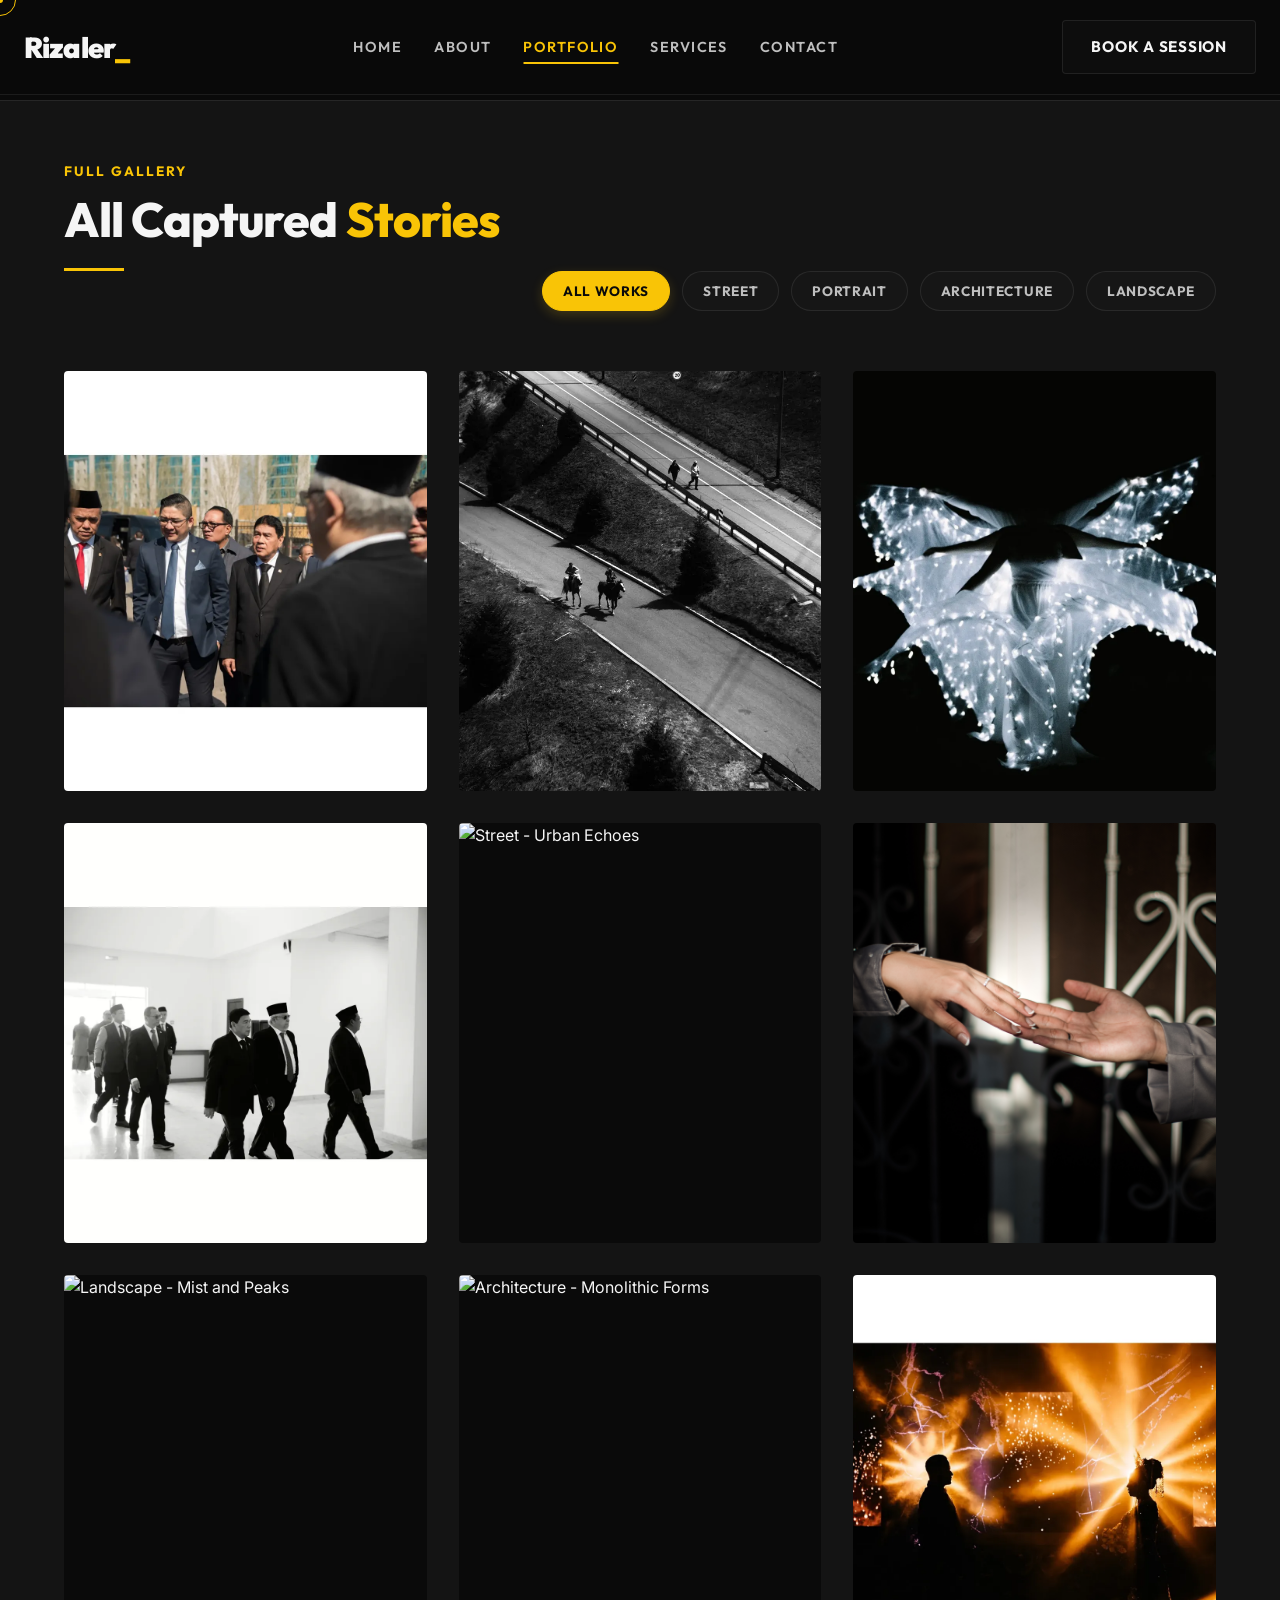
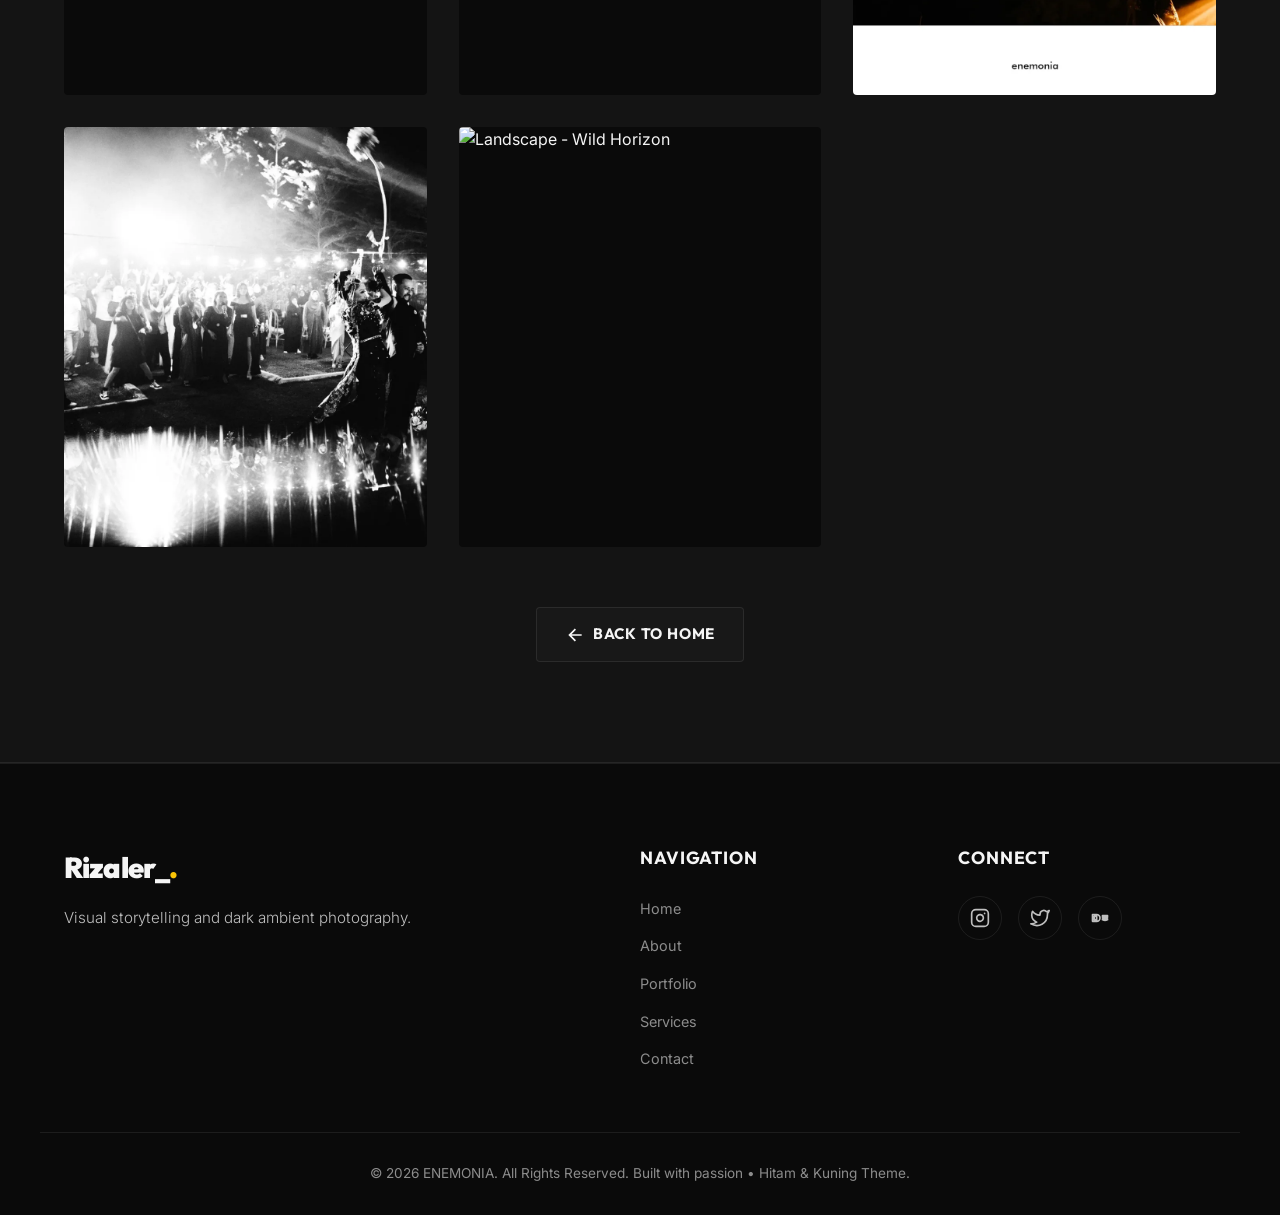
==== commit 7636a660: "update" ====
--- a/portfolio.html
+++ b/portfolio.html
@@ -156,9 +156,9 @@
                     </div>
 
                     <!-- Item 5 (Street) -->
-                    <div class="gallery-item" data-category="street" data-title="Urban Echoes" data-desc="Chasing geometry and shadows in the concrete alleys of the metropolis." data-img="assets/street_1.png">
-                        <div class="gallery-item-inner">
-                            <img src="assets/street_1.png" alt="Street - Urban Echoes" class="gallery-img">
+                    <div class="gallery-item" data-category="street" data-title="Urban Echoes" data-desc="Chasing geometry and shadows in the concrete alleys of the metropolis." data-img="assets/RZL_7247.jpg">
+                        <div class="gallery-item-inner">
+                            <img src="assets/RZL_7247.jpg" alt="Street - Urban Echoes" class="gallery-img">
                             <div class="gallery-overlay">
                                 <div class="gallery-meta">
                                     <span class="gallery-cat">Street Photography</span>
@@ -174,9 +174,9 @@
                     </div>
 
                     <!-- Item 6 (Portrait) -->
-                    <div class="gallery-item" data-category="portrait" data-title="Soul in Shadows" data-desc="Exploring character and intense mood through contrast and direct gaze." data-img="assets/portrait_1.png">
-                        <div class="gallery-item-inner">
-                            <img src="assets/portrait_1.png" alt="Portrait - Soul in Shadows" class="gallery-img">
+                    <div class="gallery-item" data-category="portrait" data-title="Soul in Shadows" data-desc="Exploring character and intense mood through contrast and direct gaze." data-img="assets/RZL_9183.jpg">
+                        <div class="gallery-item-inner">
+                            <img src="assets/RZL_9183.jpg" alt="Portrait - Soul in Shadows" class="gallery-img">
                             <div class="gallery-overlay">
                                 <div class="gallery-meta">
                                     <span class="gallery-cat">Fine Art Portrait</span>
@@ -192,9 +192,9 @@
                     </div>
 
                     <!-- Item 7 (Landscape) -->
-                    <div class="gallery-item" data-category="landscape" data-title="Mist and Peaks" data-desc="Ethereal morning haze blanketing the valleys, highlighting mountain ridges." data-img="assets/landscape_1.png">
-                        <div class="gallery-item-inner">
-                            <img src="assets/landscape_1.png" alt="Landscape - Mist and Peaks" class="gallery-img">
+                    <div class="gallery-item" data-category="landscape" data-title="Mist and Peaks" data-desc="Ethereal morning haze blanketing the valleys, highlighting mountain ridges." data-img="assets/RZL_7126.jpg">
+                        <div class="gallery-item-inner">
+                            <img src="assets/RZL_7126.jpg" alt="Landscape - Mist and Peaks" class="gallery-img">
                             <div class="gallery-overlay">
                                 <div class="gallery-meta">
                                     <span class="gallery-cat">Landscape</span>
@@ -210,9 +210,9 @@
                     </div>
 
                     <!-- Item 8 (Architecture) -->
-                    <div class="gallery-item" data-category="architecture" data-title="Monolithic Forms" data-desc="Sleek lines and modern concrete structures interacting with clear blue skies." data-img="assets/architecture_1.png">
-                        <div class="gallery-item-inner">
-                            <img src="assets/architecture_1.png" alt="Architecture - Monolithic Forms" class="gallery-img">
+                    <div class="gallery-item" data-category="architecture" data-title="Monolithic Forms" data-desc="Sleek lines and modern concrete structures interacting with clear blue skies." data-img="assets/RZL_5555.jpg">
+                        <div class="gallery-item-inner">
+                            <img src="assets/RZL_5555.jpg" alt="Architecture - Monolithic Forms" class="gallery-img">
                             <div class="gallery-overlay">
                                 <div class="gallery-meta">
                                     <span class="gallery-cat">Architectural Art</span>
@@ -252,7 +252,7 @@
                             <div class="gallery-overlay">
                                 <div class="gallery-meta">
                                     <span class="gallery-cat">Fine Art Portrait</span>
-                                    <h3 class="gallery-item-title">Golden Hour Gaze</h3>
+                                    <h3 class="gallery-item-title">Golden Hour</h3>
                                 </div>
                                 <button class="gallery-view-btn" aria-label="View Image">
                                     <svg viewBox="0 0 24 24" width="24" height="24">
@@ -264,9 +264,9 @@
                     </div>
 
                     <!-- Item 11 (Landscape) -->
-                    <div class="gallery-item" data-category="landscape" data-title="Wild Horizon" data-desc="Rugged nature at its finest, where mountains meet dramatic storm clouds." data-img="assets/20000101-IMG_7051.jpg">
-                        <div class="gallery-item-inner">
-                            <img src="assets/20000101-IMG_7051.jpg" alt="Landscape - Wild Horizon" class="gallery-img">
+                    <div class="gallery-item" data-category="landscape" data-title="Wild Horizon" data-desc="Rugged nature at its finest, where mountains meet dramatic storm clouds." data-img="assets/RZL_1247.jpg">
+                        <div class="gallery-item-inner">
+                            <img src="assets/RZL_1247.jpg" alt="Landscape - Wild Horizon" class="gallery-img">
                             <div class="gallery-overlay">
                                 <div class="gallery-meta">
                                     <span class="gallery-cat">Landscape</span>
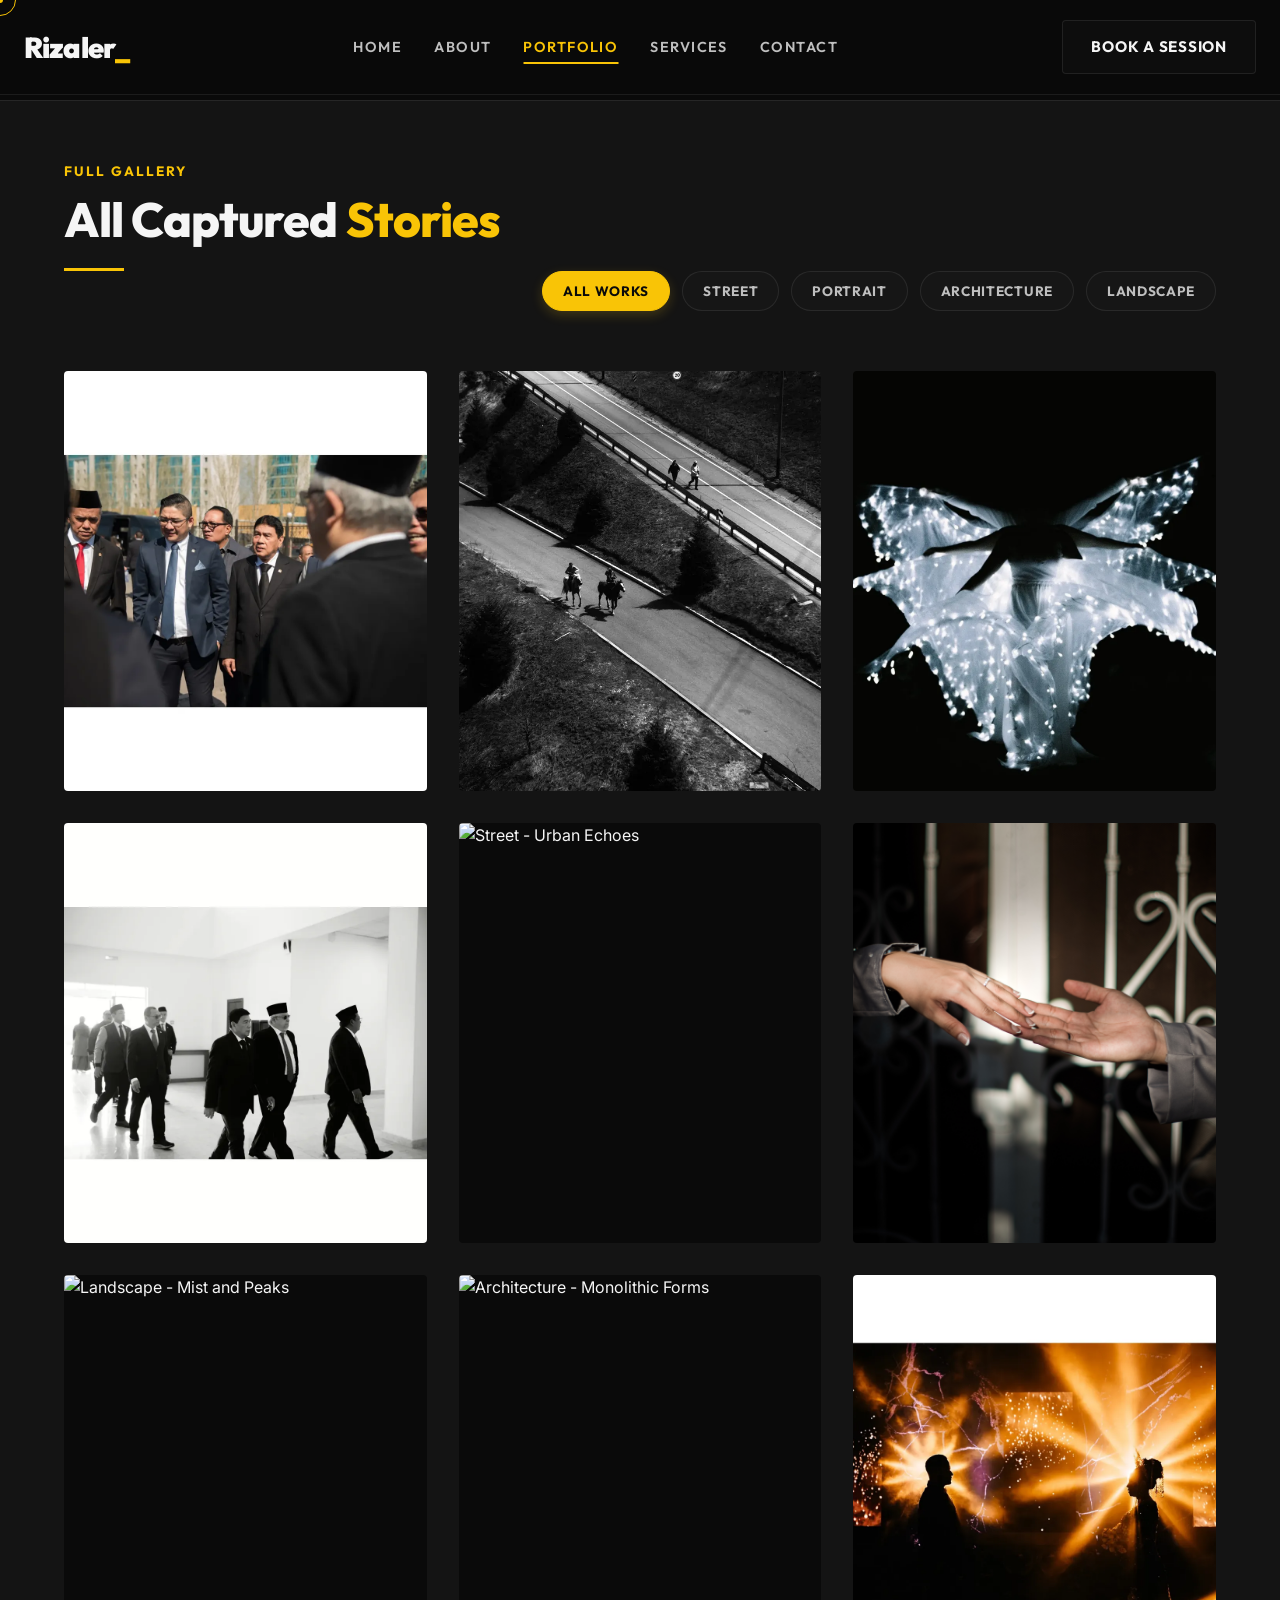
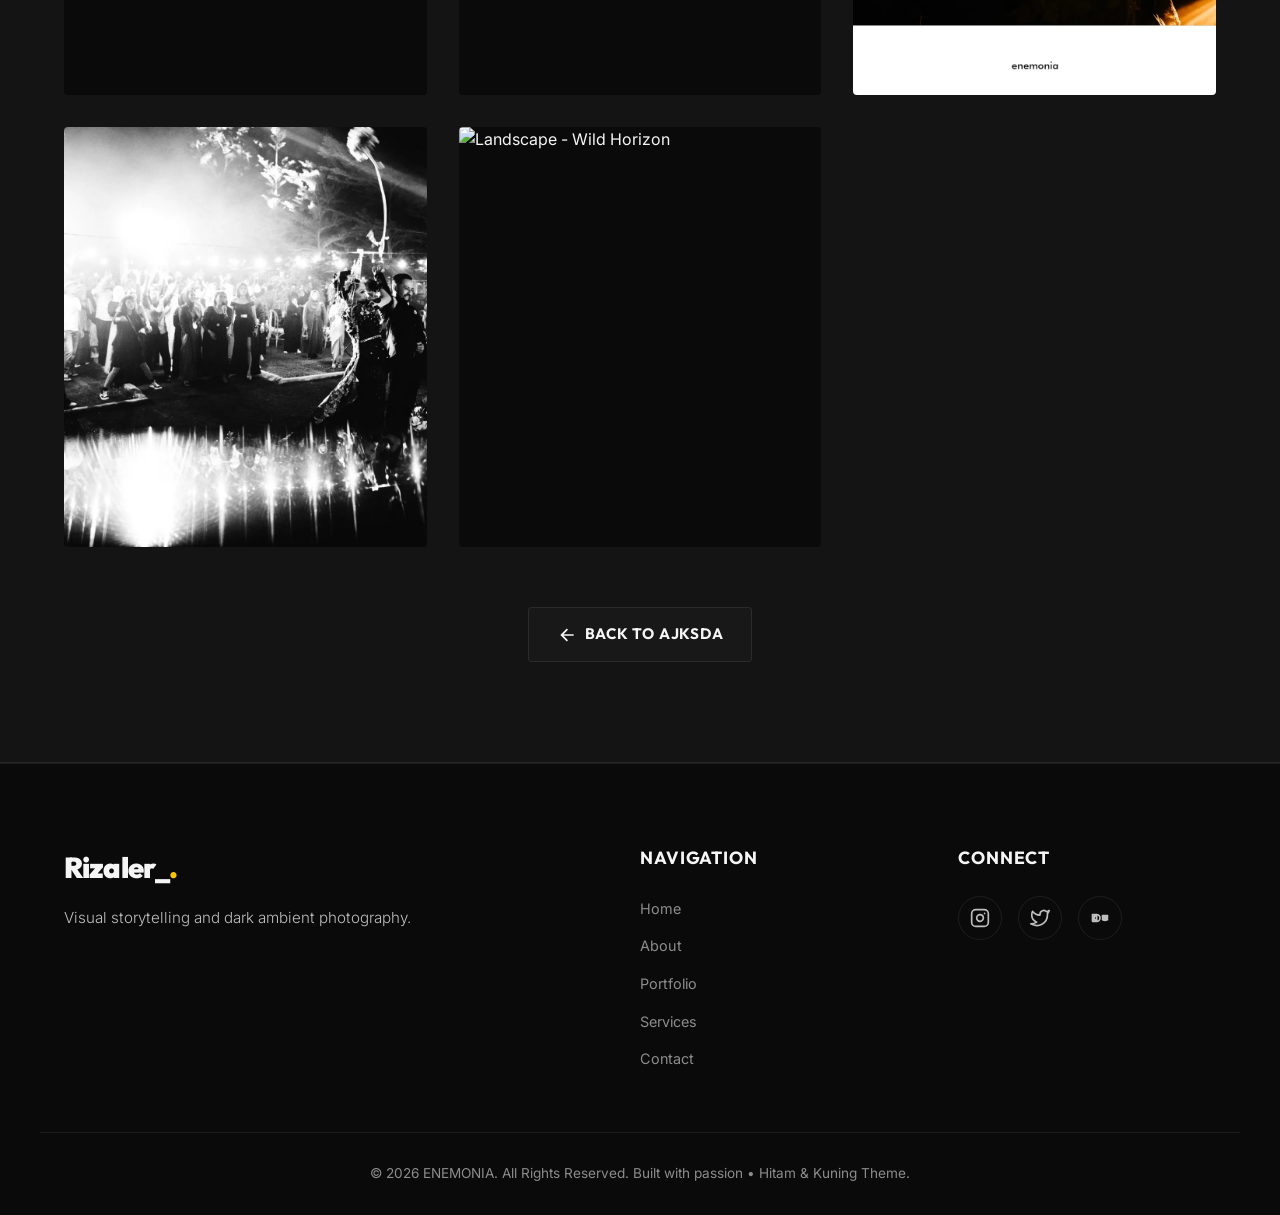
==== commit 17a5f11c: "testing" ====
--- a/portfolio.html
+++ b/portfolio.html
@@ -252,7 +252,7 @@
                             <div class="gallery-overlay">
                                 <div class="gallery-meta">
                                     <span class="gallery-cat">Fine Art Portrait</span>
-                                    <h3 class="gallery-item-title">Golden Hour</h3>
+                                    <h3 class="gallery-item-title">Golden Hourgit </h3>
                                 </div>
                                 <button class="gallery-view-btn" aria-label="View Image">
                                     <svg viewBox="0 0 24 24" width="24" height="24">
@@ -289,7 +289,7 @@
                         <svg viewBox="0 0 24 24" width="20" height="20" style="margin-right: 8px; transform: rotate(180deg);">
                             <path fill="currentColor" d="M16.172 11l-5.364-5.364 1.414-1.414L20 12l-7.778 7.778-1.414-1.414L16.172 13H4v-2z"/>
                         </svg>
-                        Back to Home
+                        Back to ajksda
                     </a>
                 </div>
             </div>
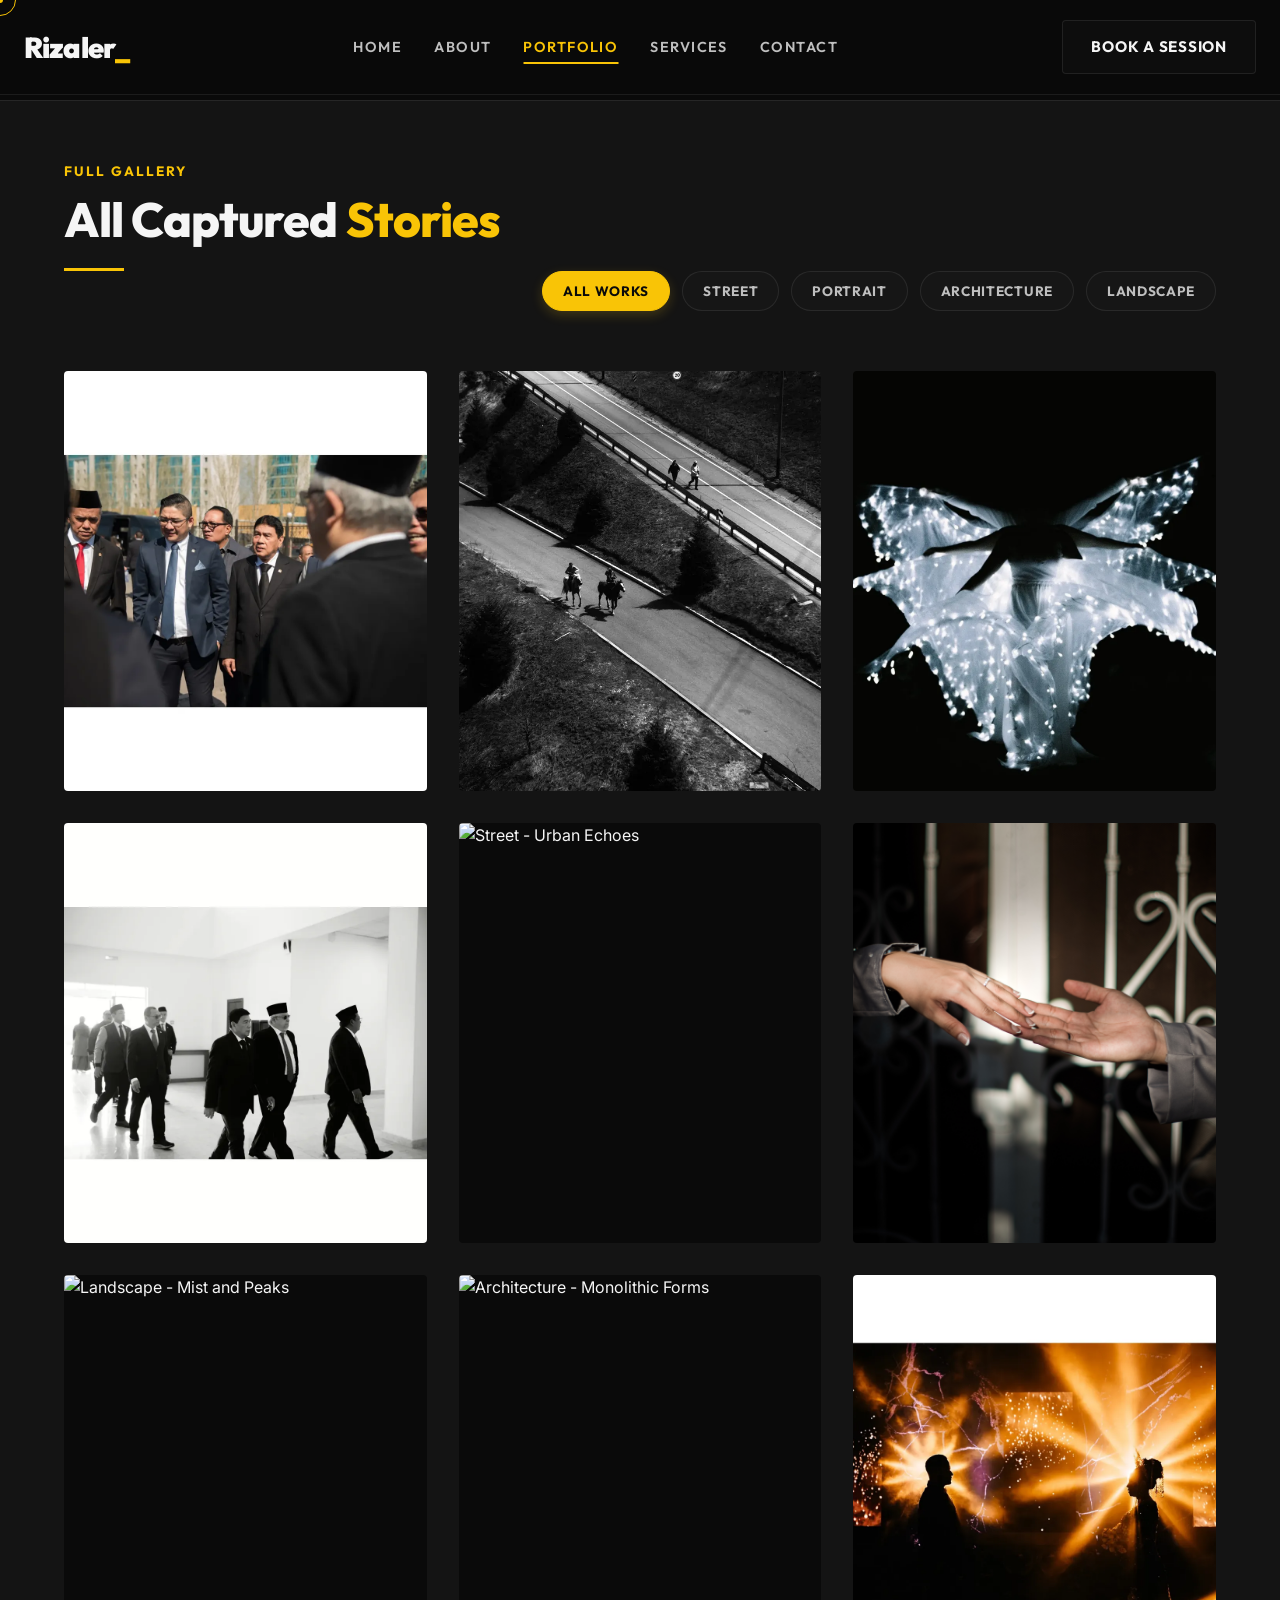
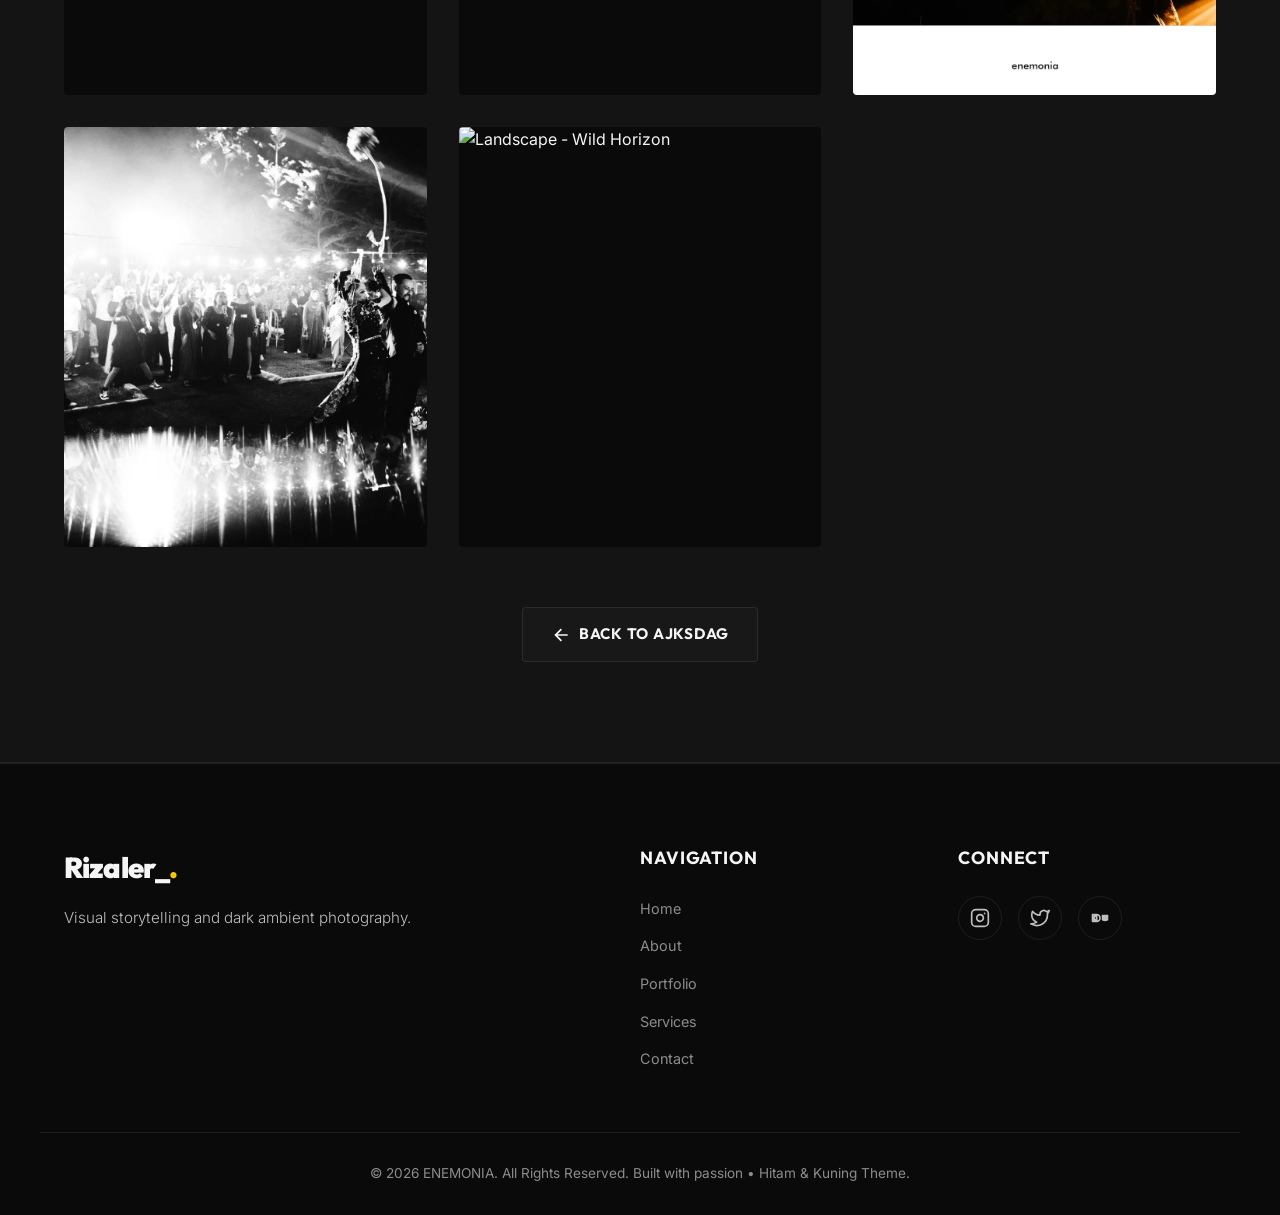
==== commit d0a534b1: "testing1" ====
--- a/portfolio.html
+++ b/portfolio.html
@@ -289,7 +289,7 @@
                         <svg viewBox="0 0 24 24" width="20" height="20" style="margin-right: 8px; transform: rotate(180deg);">
                             <path fill="currentColor" d="M16.172 11l-5.364-5.364 1.414-1.414L20 12l-7.778 7.778-1.414-1.414L16.172 13H4v-2z"/>
                         </svg>
-                        Back to ajksda
+                        Back to ajksdag
                     </a>
                 </div>
             </div>
